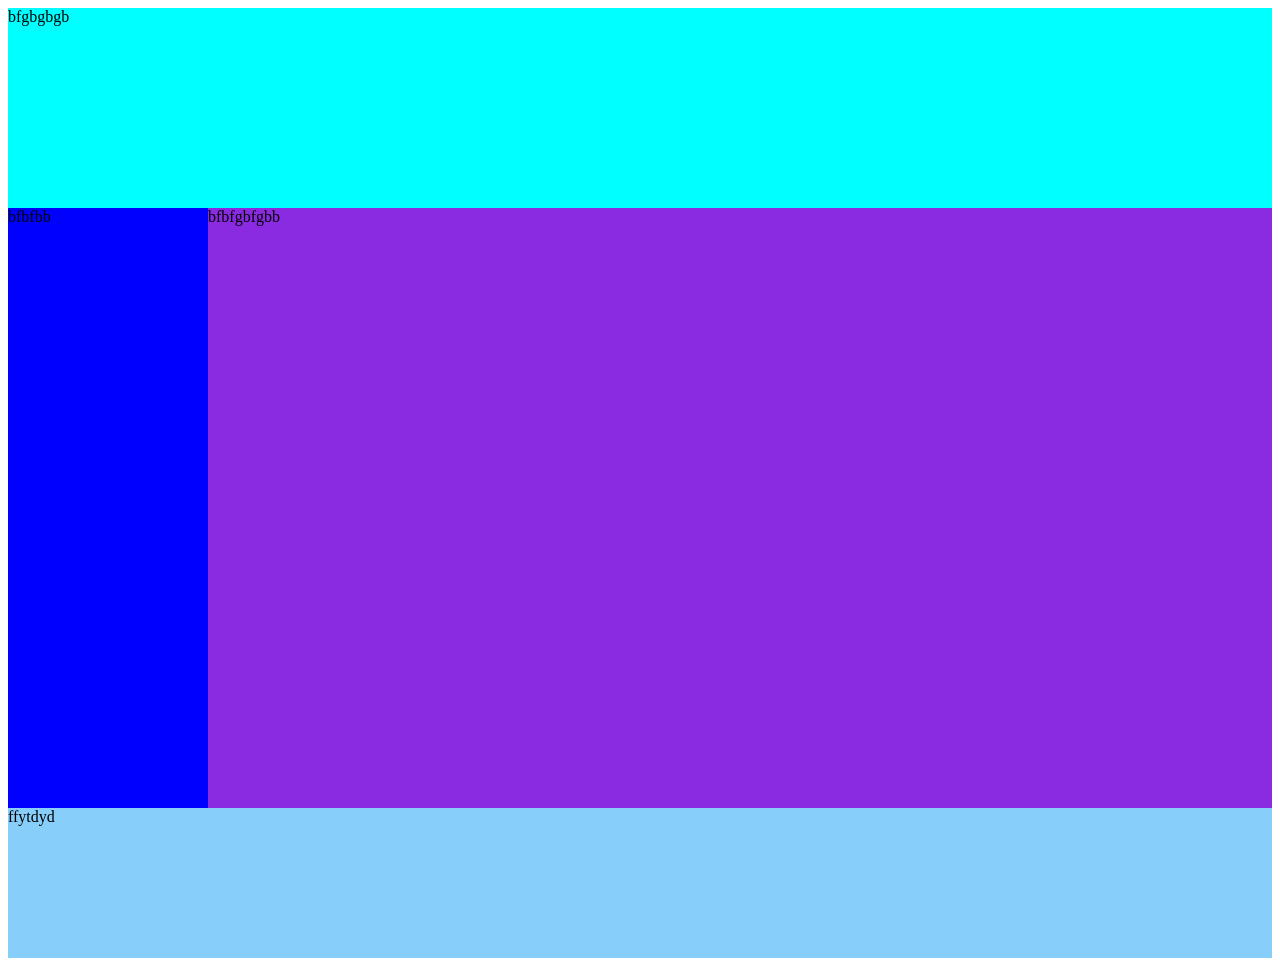
==== index.html @ 4b60d257 "Add files via upload" ====
<!DOCTYPE html>
<html lang="en">
<head>
    <meta charset="UTF-8">
    <meta name="viewport" content="width=device-width, initial-scale=1.0">
    <link rel="stylesheet" href="grid.css">
    <title>Document</title>
</head>
<body>
    <header>
bfgbgbgb
    </header>
    <aside>
bfbfbb
    </aside>
    <main>
bfbfgbfgbb
    </main>
    <footer>
        ffytdyd
    </footer>
</body>
</html>
---- grid.css ----
body{
    display: grid;
    grid-template-areas:
        "cabeca cabeca cabeca"
        "braco corpo corpo"
        "perna perna perna";
    grid-template-rows: 200px 600px 150px;
    grid-template-columns: 200px auto auto;
}

header{
    grid-area: cabeca;
    background-color: aqua;
}

aside{
    grid-area: braco;
    background-color: blue;
}

main{
    grid-area: corpo;
    background-color: blueviolet;
}

footer{
    grid-area: perna;
    background-color: lightskyblue;
}

@media only screen and (max-vidth:850px) {
    body{
        grid-template-areas: 
        "cabeca"
        "braco"
        "corpo"
        "perna";
        grid-template-columns: auto;
        grid-template-rows: 150px 50px 500px 200px;
    }
}
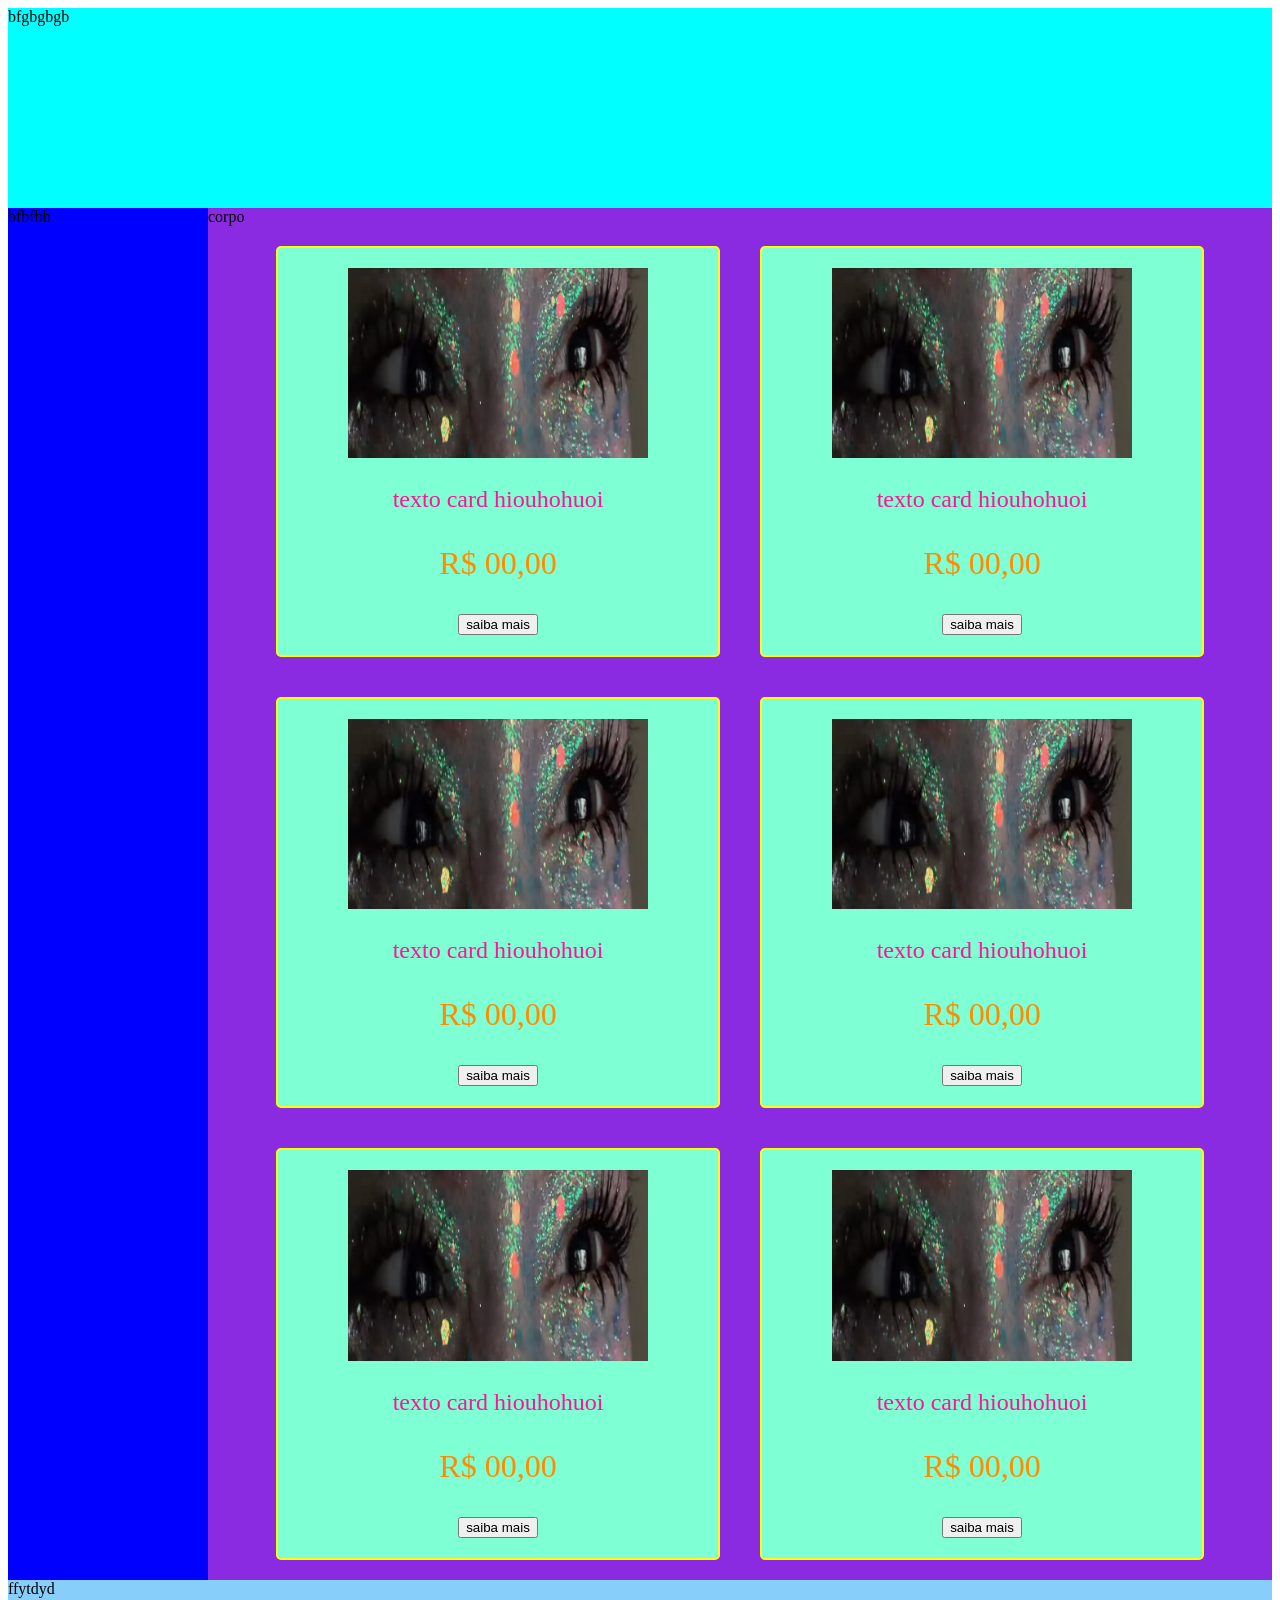
==== commit 16c5e03b: "Add files via upload" ====
--- a/index.html
+++ b/index.html
@@ -13,8 +13,50 @@
     <aside>
 bfbfbb
     </aside>
-    <main>
-bfbfgbfgbb
+    <main> corpo
+<section class="mae">
+    <div class="card">
+    <img src="imagem.jpg" class="img_card" alt="">
+        <p class="texto_card">texto card hiouhohuoi</p>
+        <p class="preco_card">R$ 00,00</p>    
+        <button>saiba mais</button>
+        </div>
+
+        <div class="card">
+    <img src="imagem.jpg" class="img_card" alt="">
+        <p class="texto_card">texto card hiouhohuoi</p>
+        <p class="preco_card">R$ 00,00</p>
+        <button>saiba mais</button>
+        </div>
+
+         <div class="card">
+    <img src="imagem.jpg" class="img_card" alt="">
+        <p class="texto_card">texto card hiouhohuoi</p>
+        <p class="preco_card">R$ 00,00</p>
+        <button>saiba mais</button>
+        </div>
+
+         <div class="card">
+    <img src="imagem.jpg" class="img_card" alt="">
+         <p class="texto_card">texto card hiouhohuoi</p>
+         <p class="preco_card">R$ 00,00</p>
+         <button>saiba mais</button>
+         </div>
+
+         <div class="card">
+    <img src="imagem.jpg" class="img_card" alt="">
+         <p class="texto_card">texto card hiouhohuoi</p>
+         <p class="preco_card">R$ 00,00</p>
+         <button>saiba mais</button>
+         </div>
+
+         <div class="card">
+    <img src="imagem.jpg" class="img_card" alt="">
+         <p class="texto_card">texto card hiouhohuoi</p>
+         <p class="preco_card">R$ 00,00</p>
+         <button>saiba mais</button>
+         </div>
+    </section>
     </main>
     <footer>
         ffytdyd
--- a/grid.css
+++ b/grid.css
@@ -4,7 +4,7 @@
         "cabeca cabeca cabeca"
         "braco corpo corpo"
         "perna perna perna";
-    grid-template-rows: 200px 600px 150px;
+    grid-template-rows: 200px auto 200px;
     grid-template-columns: 200px auto auto;
 }
 
@@ -26,16 +26,51 @@
 footer{
     grid-area: perna;
     background-color: lightskyblue;
+
 }
 
-@media only screen and (max-vidth:850px) {
+@media only screen and (max-width: 850px) {
     body{
         grid-template-areas: 
-        "cabeca"
-        "braco"
-        "corpo"
-        "perna";
+                           "cabeca"
+                           "corpo"
+                           "perna";
         grid-template-columns: auto;
-        grid-template-rows: 150px 50px 500px 200px;
+        grid-template-rows: 150px auto 200px;
     }
+    aside{
+        display: none;
+    }
+}
+
+.mae{
+    display:flex;
+    flex-wrap: wrap;
+    justify-content: center;
+    align-items: center;
+}
+
+.card{
+    border: yellow 2px solid;
+    background-color: aquamarine;
+    width: 400px;
+    padding: 20px;
+    text-align: center;
+    border-radius: 5px;
+    margin: 20px;
+}
+
+.img_card{
+    width: 300px;
+    height: auto;
+}
+
+.texto_card{
+    color: deeppink;
+    font-size: x-large;
+}
+
+.preco_card{
+    color:darkorange;
+    font-size: xx-large;
 }
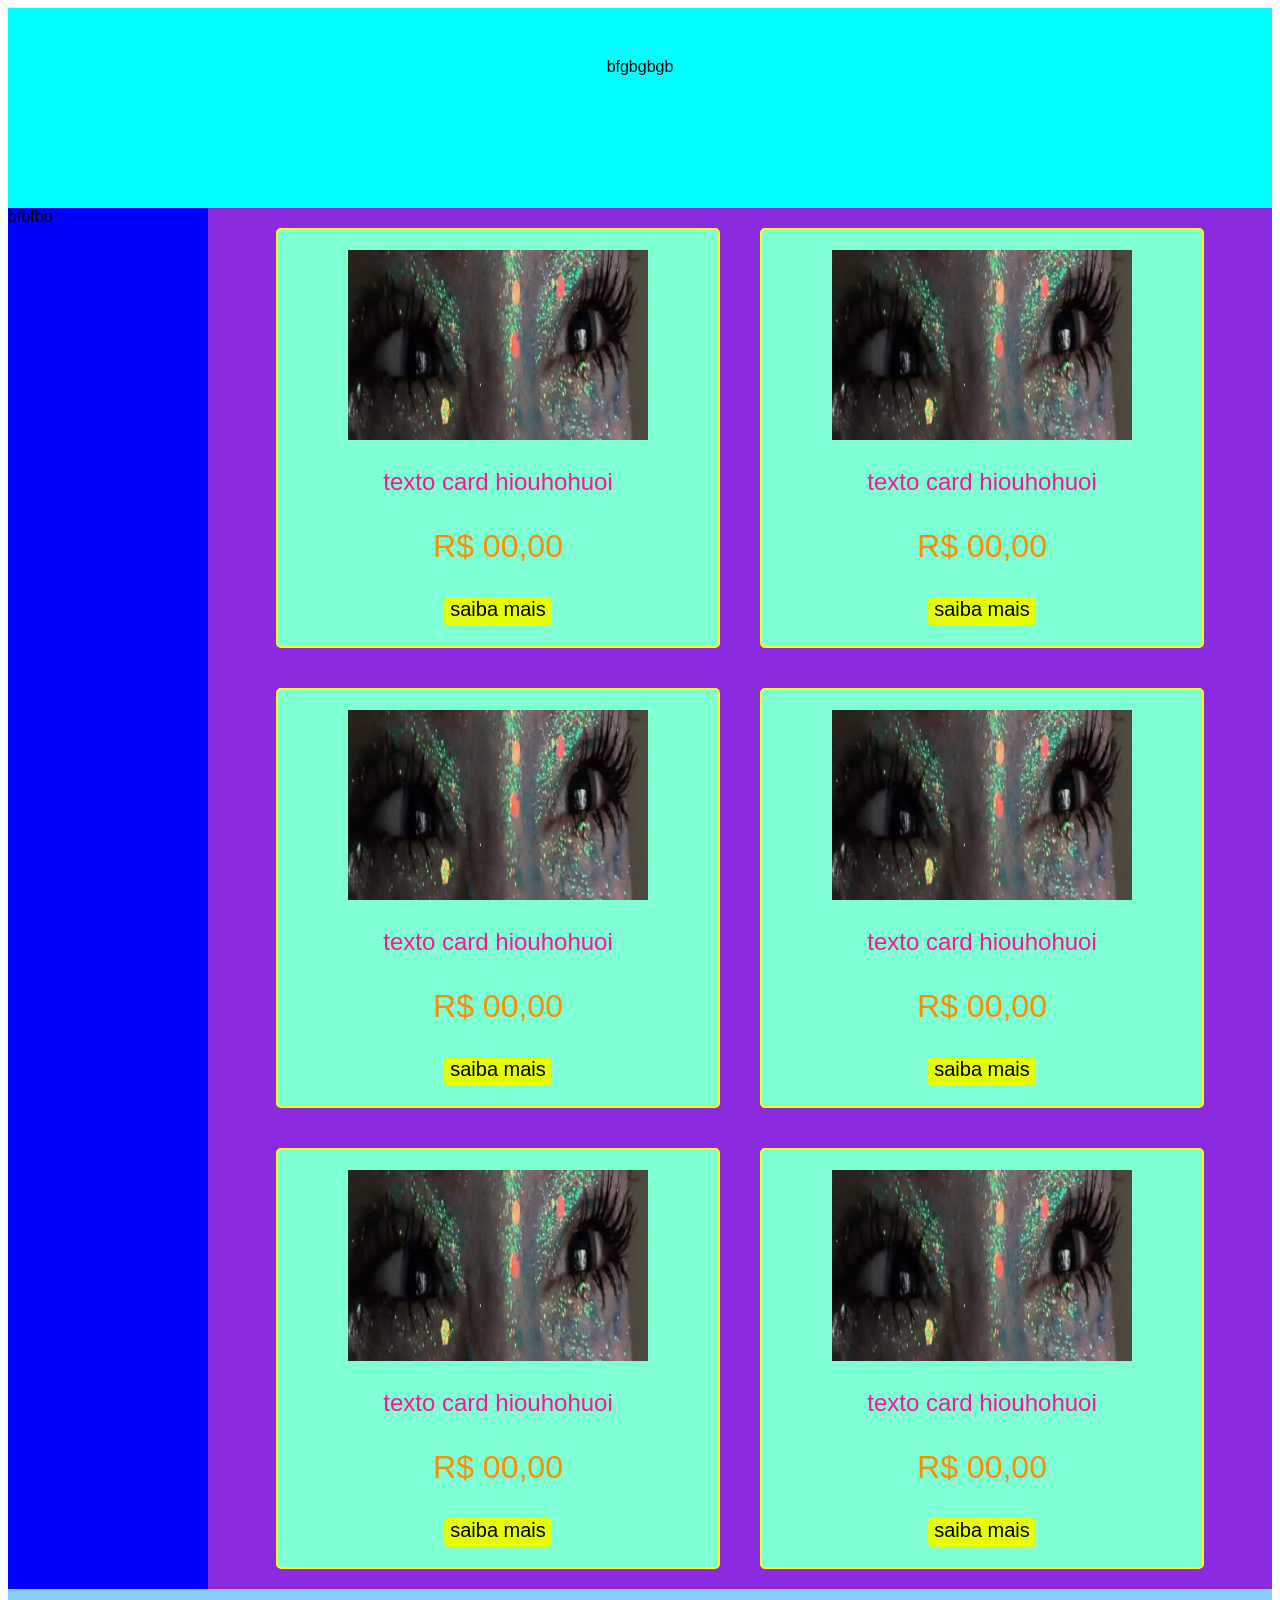
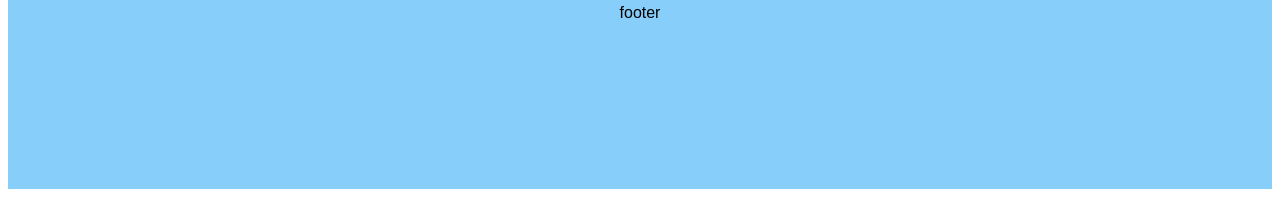
==== commit 004b5a11: "Add files via upload" ====
--- a/index.html
+++ b/index.html
@@ -13,53 +13,53 @@
     <aside>
 bfbfbb
     </aside>
-    <main> corpo
+    <main> 
 <section class="mae">
     <div class="card">
     <img src="imagem.jpg" class="img_card" alt="">
         <p class="texto_card">texto card hiouhohuoi</p>
         <p class="preco_card">R$ 00,00</p>    
-        <button>saiba mais</button>
+        <button  class="button">saiba mais</button>
         </div>
 
         <div class="card">
     <img src="imagem.jpg" class="img_card" alt="">
         <p class="texto_card">texto card hiouhohuoi</p>
         <p class="preco_card">R$ 00,00</p>
-        <button>saiba mais</button>
+        <button  class="button">saiba mais</button>
         </div>
 
          <div class="card">
     <img src="imagem.jpg" class="img_card" alt="">
         <p class="texto_card">texto card hiouhohuoi</p>
         <p class="preco_card">R$ 00,00</p>
-        <button>saiba mais</button>
+        <button  class="button">saiba mais</button>
         </div>
 
          <div class="card">
     <img src="imagem.jpg" class="img_card" alt="">
          <p class="texto_card">texto card hiouhohuoi</p>
          <p class="preco_card">R$ 00,00</p>
-         <button>saiba mais</button>
+         <button  class="button">saiba mais</button>
          </div>
 
          <div class="card">
     <img src="imagem.jpg" class="img_card" alt="">
          <p class="texto_card">texto card hiouhohuoi</p>
          <p class="preco_card">R$ 00,00</p>
-         <button>saiba mais</button>
+         <button  class="button">saiba mais</button>
          </div>
 
          <div class="card">
     <img src="imagem.jpg" class="img_card" alt="">
          <p class="texto_card">texto card hiouhohuoi</p>
          <p class="preco_card">R$ 00,00</p>
-         <button>saiba mais</button>
+         <button class="button">saiba mais</button>
          </div>
     </section>
     </main>
     <footer>
-        ffytdyd
+        footer 
     </footer>
 </body>
 </html>
--- a/grid.css
+++ b/grid.css
@@ -6,11 +6,14 @@
         "perna perna perna";
     grid-template-rows: 200px auto 200px;
     grid-template-columns: 200px auto auto;
+    font-family: sans-serif
 }
 
 header{
     grid-area: cabeca;
     background-color: aqua;
+    text-align: center;
+    padding-top: 50px
 }
 
 aside{
@@ -26,6 +29,8 @@
 footer{
     grid-area: perna;
     background-color: lightskyblue;
+    text-align: center;
+    padding-top: 15px
 
 }
 
@@ -73,4 +78,19 @@
 .preco_card{
     color:darkorange;
     font-size: xx-large;
+}
+
+.button{
+    background-color: rgb(229, 255, 0);
+    border: none;
+    border-radius: 5px;
+    cursor: pointer;
+    transition: background-color 0.3s;
+    font-size: 20px;
+
+    padding-bottom: 5px;
+}
+
+.button:hover {
+    background-color: #ff9900;
 }
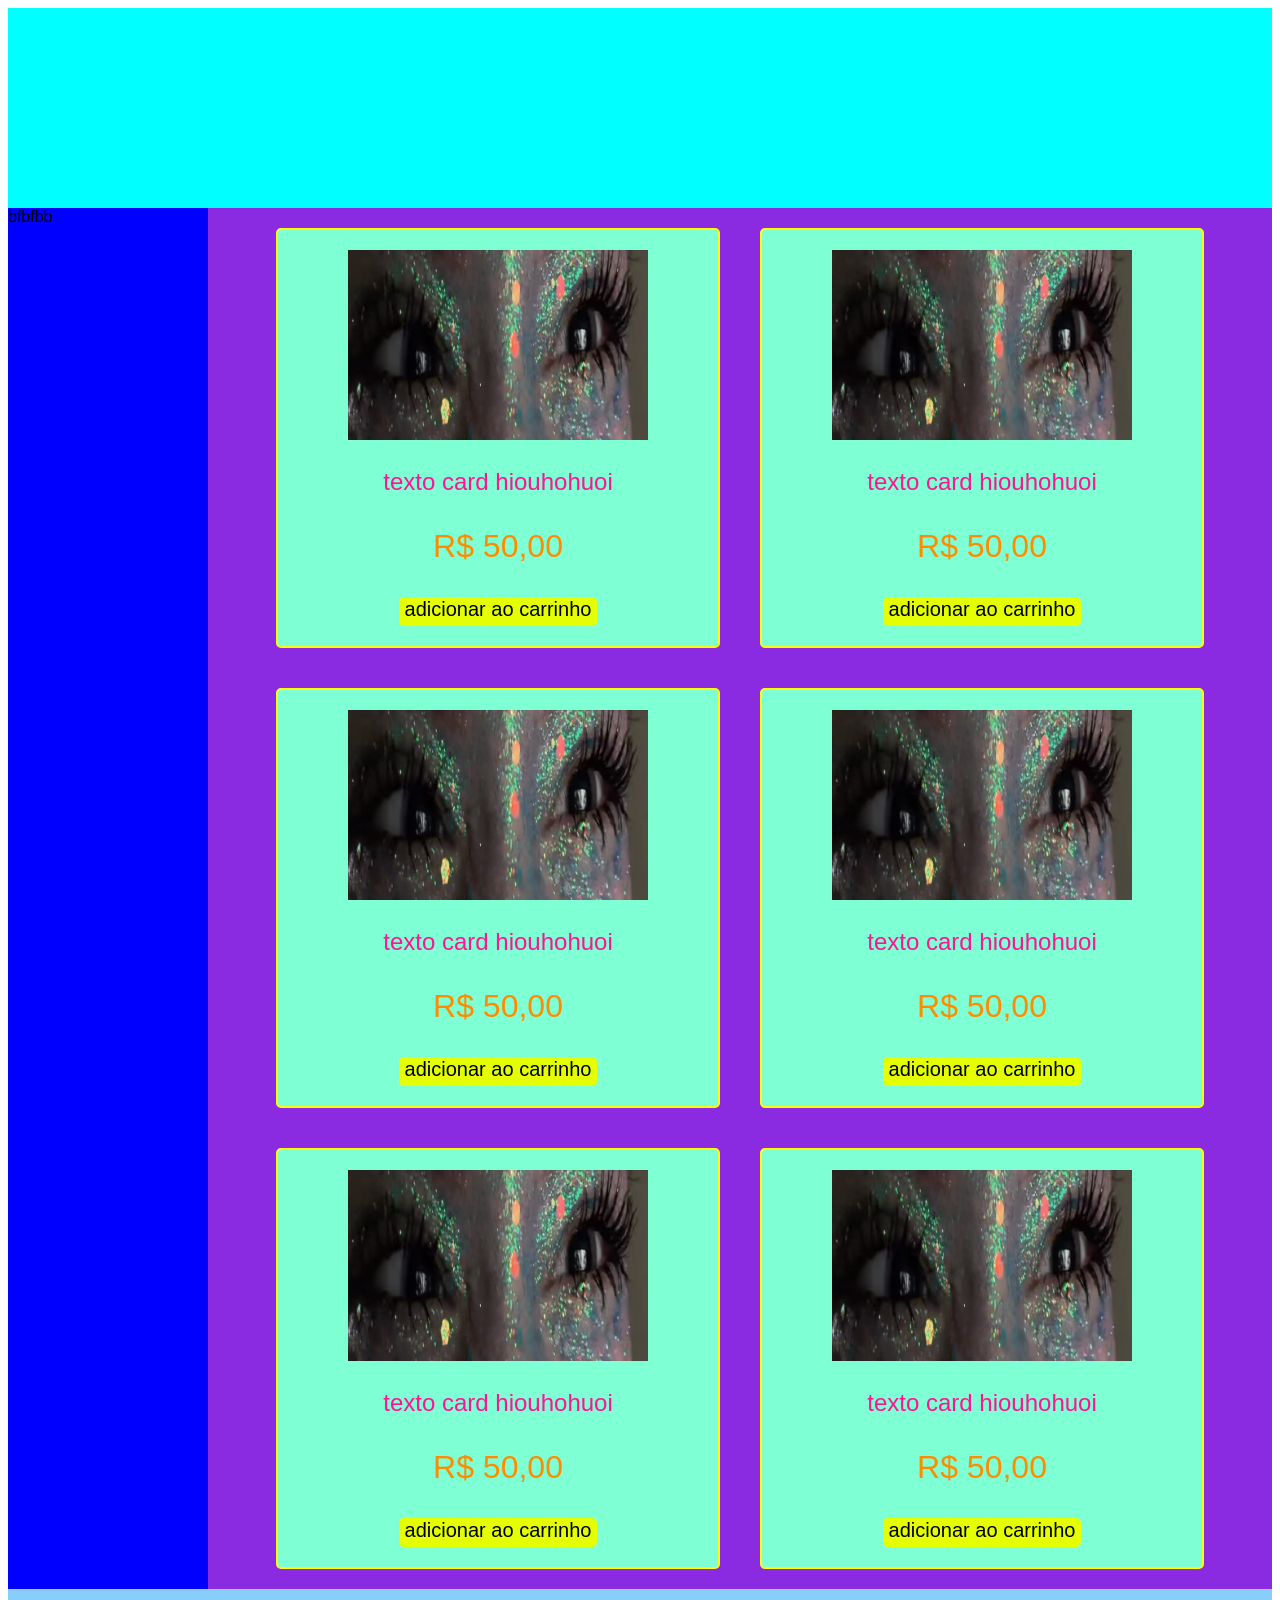
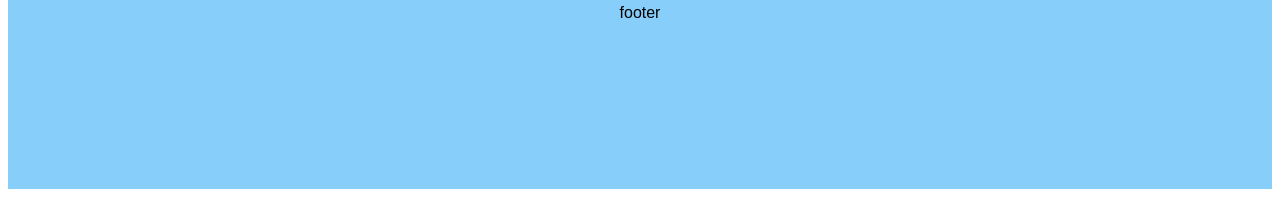
==== commit 954f61ba: "Add files via upload" ====
--- a/index.html
+++ b/index.html
@@ -5,10 +5,13 @@
     <meta name="viewport" content="width=device-width, initial-scale=1.0">
     <link rel="stylesheet" href="grid.css">
     <title>Document</title>
+
+
+    
 </head>
 <body>
     <header>
-bfgbgbgb
+
     </header>
     <aside>
 bfbfbb
@@ -18,43 +21,43 @@
     <div class="card">
     <img src="imagem.jpg" class="img_card" alt="">
         <p class="texto_card">texto card hiouhohuoi</p>
-        <p class="preco_card">R$ 00,00</p>    
-        <button  class="button">saiba mais</button>
+        <p class="preco_card">R$ 50,00</p>    
+        <button  class="button">adicionar ao carrinho</button>
         </div>
 
         <div class="card">
     <img src="imagem.jpg" class="img_card" alt="">
         <p class="texto_card">texto card hiouhohuoi</p>
-        <p class="preco_card">R$ 00,00</p>
-        <button  class="button">saiba mais</button>
+        <p class="preco_card">R$ 50,00</p>
+        <button  class="button">adicionar ao carrinho</button>
         </div>
 
          <div class="card">
     <img src="imagem.jpg" class="img_card" alt="">
         <p class="texto_card">texto card hiouhohuoi</p>
-        <p class="preco_card">R$ 00,00</p>
-        <button  class="button">saiba mais</button>
+        <p class="preco_card">R$ 50,00</p>
+        <button  class="button">adicionar ao carrinho</button>
         </div>
 
          <div class="card">
     <img src="imagem.jpg" class="img_card" alt="">
          <p class="texto_card">texto card hiouhohuoi</p>
-         <p class="preco_card">R$ 00,00</p>
-         <button  class="button">saiba mais</button>
+         <p class="preco_card">R$ 50,00</p>
+         <button  class="button">adicionar ao carrinho</button>
          </div>
 
          <div class="card">
     <img src="imagem.jpg" class="img_card" alt="">
          <p class="texto_card">texto card hiouhohuoi</p>
-         <p class="preco_card">R$ 00,00</p>
-         <button  class="button">saiba mais</button>
+         <p class="preco_card">R$ 50,00</p>
+         <button  class="button">adicionar ao carrinho</button>
          </div>
 
          <div class="card">
     <img src="imagem.jpg" class="img_card" alt="">
          <p class="texto_card">texto card hiouhohuoi</p>
-         <p class="preco_card">R$ 00,00</p>
-         <button class="button">saiba mais</button>
+         <p class="preco_card">R$ 50,00</p>
+         <button class="button">adicionar ao carrinho</button>
          </div>
     </section>
     </main>
@@ -62,4 +65,5 @@
         footer 
     </footer>
 </body>
-</html>+</html>
+
--- a/grid.css
+++ b/grid.css
@@ -1,3 +1,5 @@
+
+
 body{
     display: grid;
     grid-template-areas:
@@ -15,6 +17,7 @@
     text-align: center;
     padding-top: 50px
 }
+
 
 aside{
     grid-area: braco;
@@ -93,4 +96,5 @@
 
 .button:hover {
     background-color: #ff9900;
-}+}
+
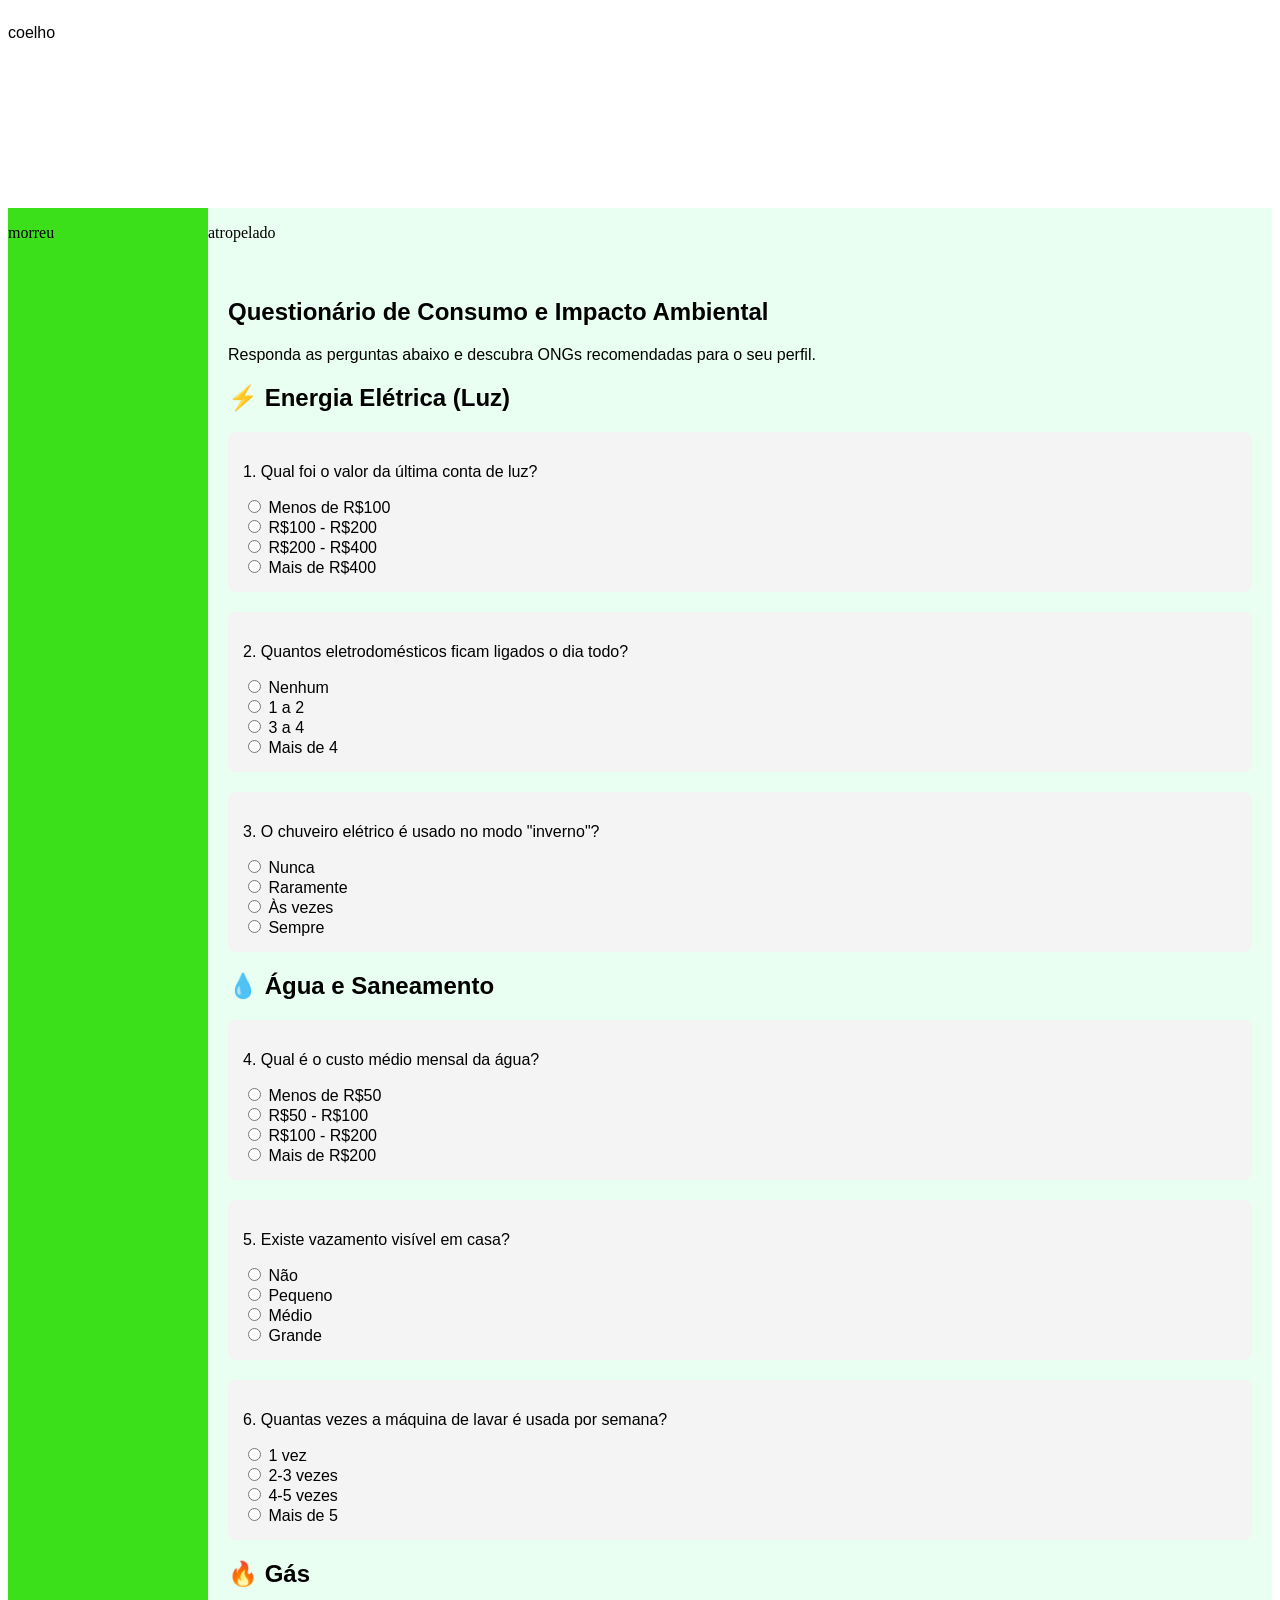
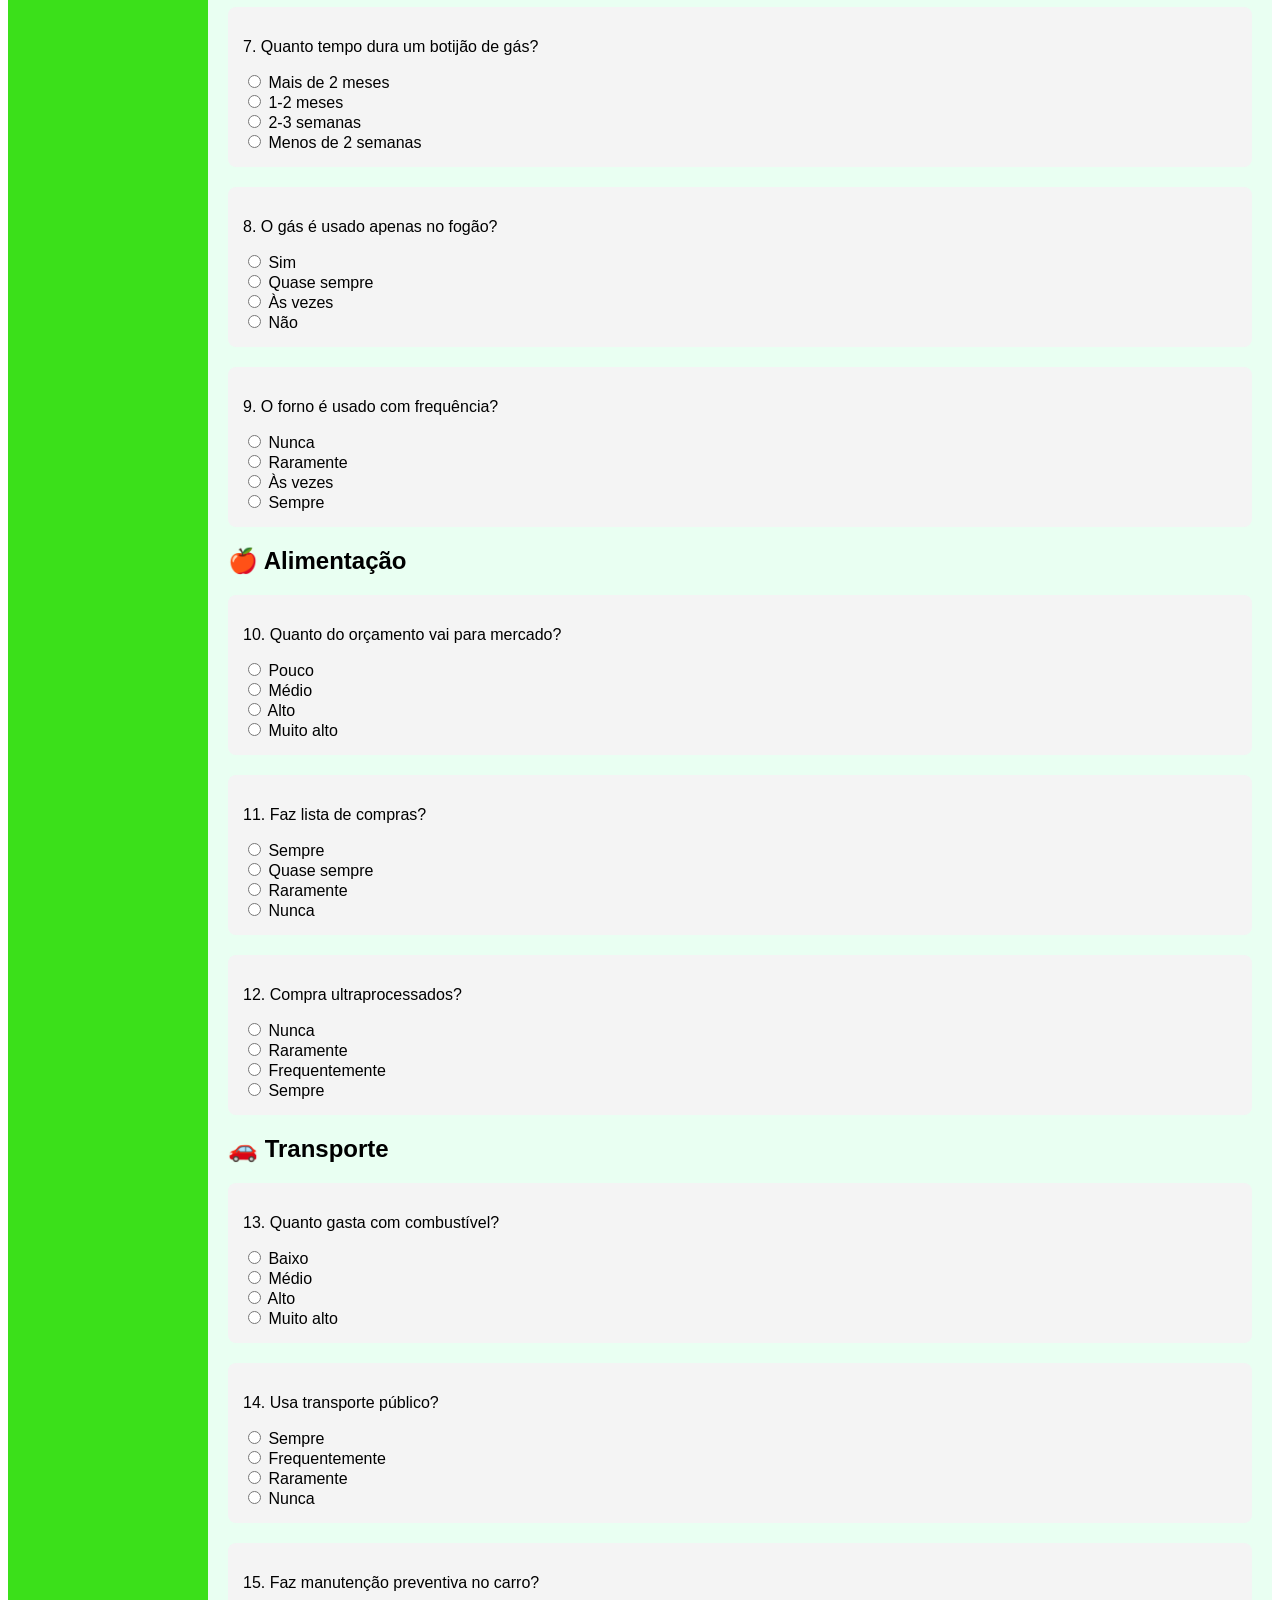
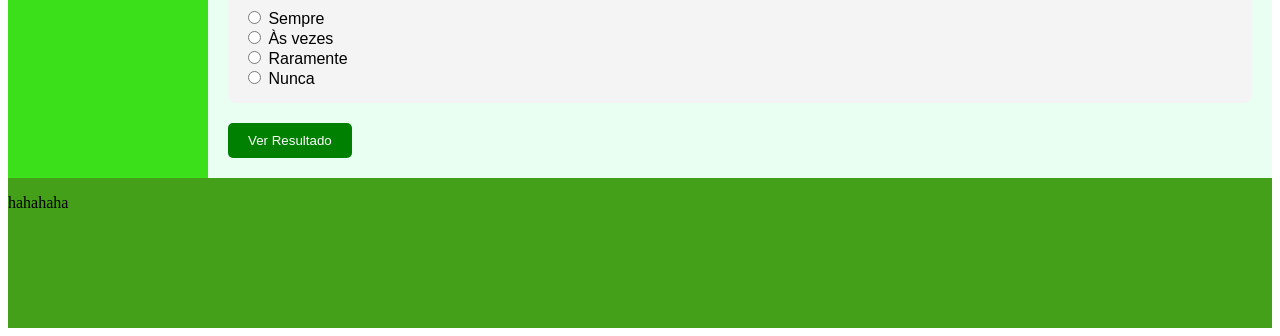
==== commit 8e140bfe: "Add files via upload" ====
--- a/index.html
+++ b/index.html
@@ -1,69 +1,204 @@
 <!DOCTYPE html>
-<html lang="en">
+<html lang="pt-br">
 <head>
     <meta charset="UTF-8">
     <meta name="viewport" content="width=device-width, initial-scale=1.0">
     <link rel="stylesheet" href="grid.css">
-    <title>Document</title>
-
-
-    
+    <title>fofo</title>
 </head>
 <body>
     <header>
-
+        <p>coelho</p>
     </header>
+
     <aside>
-bfbfbb
+        <p>morreu</p>
     </aside>
-    <main> 
-<section class="mae">
-    <div class="card">
-    <img src="imagem.jpg" class="img_card" alt="">
-        <p class="texto_card">texto card hiouhohuoi</p>
-        <p class="preco_card">R$ 50,00</p>    
-        <button  class="button">adicionar ao carrinho</button>
-        </div>
-
-        <div class="card">
-    <img src="imagem.jpg" class="img_card" alt="">
-        <p class="texto_card">texto card hiouhohuoi</p>
-        <p class="preco_card">R$ 50,00</p>
-        <button  class="button">adicionar ao carrinho</button>
-        </div>
-
-         <div class="card">
-    <img src="imagem.jpg" class="img_card" alt="">
-        <p class="texto_card">texto card hiouhohuoi</p>
-        <p class="preco_card">R$ 50,00</p>
-        <button  class="button">adicionar ao carrinho</button>
-        </div>
-
-         <div class="card">
-    <img src="imagem.jpg" class="img_card" alt="">
-         <p class="texto_card">texto card hiouhohuoi</p>
-         <p class="preco_card">R$ 50,00</p>
-         <button  class="button">adicionar ao carrinho</button>
-         </div>
-
-         <div class="card">
-    <img src="imagem.jpg" class="img_card" alt="">
-         <p class="texto_card">texto card hiouhohuoi</p>
-         <p class="preco_card">R$ 50,00</p>
-         <button  class="button">adicionar ao carrinho</button>
-         </div>
-
-         <div class="card">
-    <img src="imagem.jpg" class="img_card" alt="">
-         <p class="texto_card">texto card hiouhohuoi</p>
-         <p class="preco_card">R$ 50,00</p>
-         <button class="button">adicionar ao carrinho</button>
-         </div>
-    </section>
+
+    <main>
+        <p>atropelado</p>
+        <section class="quiz-container">
+
+    <h1>Questionário de Consumo e Impacto Ambiental</h1>
+    <p>Responda as perguntas abaixo e descubra ONGs recomendadas para o seu perfil.</p>
+
+    <!-- PERGUNTAS -->
+    <div id="quiz">
+
+        <!-- LUZ -->
+        <h2>⚡ Energia Elétrica (Luz)</h2>
+
+        <div class="pergunta">
+            <p>1. Qual foi o valor da última conta de luz?</p>
+            <label><input type="radio" name="q1" value="a"> Menos de R$100</label><br>
+            <label><input type="radio" name="q1" value="b"> R$100 - R$200</label><br>
+            <label><input type="radio" name="q1" value="c"> R$200 - R$400</label><br>
+            <label><input type="radio" name="q1" value="d"> Mais de R$400</label>
+        </div>
+
+        <div class="pergunta">
+            <p>2. Quantos eletrodomésticos ficam ligados o dia todo?</p>
+            <label><input type="radio" name="q2" value="a"> Nenhum</label><br>
+            <label><input type="radio" name="q2" value="b"> 1 a 2</label><br>
+            <label><input type="radio" name="q2" value="c"> 3 a 4</label><br>
+            <label><input type="radio" name="q2" value="d"> Mais de 4</label>
+        </div>
+
+        <div class="pergunta">
+            <p>3. O chuveiro elétrico é usado no modo "inverno"?</p>
+            <label><input type="radio" name="q3" value="a"> Nunca</label><br>
+            <label><input type="radio" name="q3" value="b"> Raramente</label><br>
+            <label><input type="radio" name="q3" value="c"> Às vezes</label><br>
+            <label><input type="radio" name="q3" value="d"> Sempre</label>
+        </div>
+
+        <!-- ÁGUA -->
+        <h2>💧 Água e Saneamento</h2>
+
+        <div class="pergunta">
+            <p>4. Qual é o custo médio mensal da água?</p>
+            <label><input type="radio" name="q4" value="a"> Menos de R$50</label><br>
+            <label><input type="radio" name="q4" value="b"> R$50 - R$100</label><br>
+            <label><input type="radio" name="q4" value="c"> R$100 - R$200</label><br>
+            <label><input type="radio" name="q4" value="d"> Mais de R$200</label>
+        </div>
+
+        <div class="pergunta">
+            <p>5. Existe vazamento visível em casa?</p>
+            <label><input type="radio" name="q5" value="a"> Não</label><br>
+            <label><input type="radio" name="q5" value="b"> Pequeno</label><br>
+            <label><input type="radio" name="q5" value="c"> Médio</label><br>
+            <label><input type="radio" name="q5" value="d"> Grande</label>
+        </div>
+
+        <div class="pergunta">
+            <p>6. Quantas vezes a máquina de lavar é usada por semana?</p>
+            <label><input type="radio" name="q6" value="a"> 1 vez</label><br>
+            <label><input type="radio" name="q6" value="b"> 2-3 vezes</label><br>
+            <label><input type="radio" name="q6" value="c"> 4-5 vezes</label><br>
+            <label><input type="radio" name="q6" value="d"> Mais de 5</label>
+        </div>
+
+        <!-- GÁS -->
+        <h2>🔥 Gás</h2>
+
+        <div class="pergunta">
+            <p>7. Quanto tempo dura um botijão de gás?</p>
+            <label><input type="radio" name="q7" value="a"> Mais de 2 meses</label><br>
+            <label><input type="radio" name="q7" value="b"> 1-2 meses</label><br>
+            <label><input type="radio" name="q7" value="c"> 2-3 semanas</label><br>
+            <label><input type="radio" name="q7" value="d"> Menos de 2 semanas</label>
+        </div>
+
+        <div class="pergunta">
+            <p>8. O gás é usado apenas no fogão?</p>
+            <label><input type="radio" name="q8" value="a"> Sim</label><br>
+            <label><input type="radio" name="q8" value="b"> Quase sempre</label><br>
+            <label><input type="radio" name="q8" value="c"> Às vezes</label><br>
+            <label><input type="radio" name="q8" value="d"> Não</label>
+        </div>
+
+        <div class="pergunta">
+            <p>9. O forno é usado com frequência?</p>
+            <label><input type="radio" name="q9" value="a"> Nunca</label><br>
+            <label><input type="radio" name="q9" value="b"> Raramente</label><br>
+            <label><input type="radio" name="q9" value="c"> Às vezes</label><br>
+            <label><input type="radio" name="q9" value="d"> Sempre</label>
+        </div>
+
+        <!-- ALIMENTAÇÃO -->
+        <h2>🍎 Alimentação</h2>
+
+        <div class="pergunta">
+            <p>10. Quanto do orçamento vai para mercado?</p>
+            <label><input type="radio" name="q10" value="a"> Pouco</label><br>
+            <label><input type="radio" name="q10" value="b"> Médio</label><br>
+            <label><input type="radio" name="q10" value="c"> Alto</label><br>
+            <label><input type="radio" name="q10" value="d"> Muito alto</label>
+        </div>
+
+        <div class="pergunta">
+            <p>11. Faz lista de compras?</p>
+            <label><input type="radio" name="q11" value="a"> Sempre</label><br>
+            <label><input type="radio" name="q11" value="b"> Quase sempre</label><br>
+            <label><input type="radio" name="q11" value="c"> Raramente</label><br>
+            <label><input type="radio" name="q11" value="d"> Nunca</label>
+        </div>
+
+        <div class="pergunta">
+            <p>12. Compra ultraprocessados?</p>
+            <label><input type="radio" name="q12" value="a"> Nunca</label><br>
+            <label><input type="radio" name="q12" value="b"> Raramente</label><br>
+            <label><input type="radio" name="q12" value="c"> Frequentemente</label><br>
+            <label><input type="radio" name="q12" value="d"> Sempre</label>
+        </div>
+
+        <!-- TRANSPORTE -->
+        <h2>🚗 Transporte</h2>
+
+        <div class="pergunta">
+            <p>13. Quanto gasta com combustível?</p>
+            <label><input type="radio" name="q13" value="a"> Baixo</label><br>
+            <label><input type="radio" name="q13" value="b"> Médio</label><br>
+            <label><input type="radio" name="q13" value="c"> Alto</label><br>
+            <label><input type="radio" name="q13" value="d"> Muito alto</label>
+        </div>
+
+        <div class="pergunta">
+            <p>14. Usa transporte público?</p>
+            <label><input type="radio" name="q14" value="a"> Sempre</label><br>
+            <label><input type="radio" name="q14" value="b"> Frequentemente</label><br>
+            <label><input type="radio" name="q14" value="c"> Raramente</label><br>
+            <label><input type="radio" name="q14" value="d"> Nunca</label>
+        </div>
+
+        <div class="pergunta">
+            <p>15. Faz manutenção preventiva no carro?</p>
+            <label><input type="radio" name="q15" value="a"> Sempre</label><br>
+            <label><input type="radio" name="q15" value="b"> Às vezes</label><br>
+            <label><input type="radio" name="q15" value="c"> Raramente</label><br>
+            <label><input type="radio" name="q15" value="d"> Nunca</label>
+        </div>
+
+        <button onclick="mostrarResultado()">Ver Resultado</button>
+    </div>
+</section>
+
+<section id="resultado" style="display:none;" class="resultado-container">
+
+    <h1>Resultado do seu perfil</h1>
+
+    <div id="ongs"></div>
+
+    <h2>Planos de contribuição</h2>
+
+    <div class="planos">
+        <p>🌱 Semente - R$ 10/mês</p>
+        <p>🌿 Árvore - R$ 25/mês</p>
+        <p>🌳 Floresta - R$ 50/mês</p>
+    </div>
+
+    <p class="aviso">
+        Este projeto foi desenvolvido para fins educacionais.
+        As contribuições são uma simulação de funcionamento de uma plataforma ambiental.
+    </p>
+
+    <button onclick="refazer()">Refazer Quiz</button>
+
+</section>
+        
+
+        
+
+        
     </main>
+
     <footer>
-        footer 
+        <p> hahahaha</p>
     </footer>
+
+    <script src="quiz.js"></script>
+
+    
 </body>
-</html>
-
+</html>
--- a/grid.css
+++ b/grid.css
@@ -1,100 +1,146 @@
-
-
-body{
-    display: grid;
-    grid-template-areas:
-        "cabeca cabeca cabeca"
-        "braco corpo corpo"
-        "perna perna perna";
-    grid-template-rows: 200px auto 200px;
+body {
+     display: grid;
+     grid-template-areas: "cabeca cabeca cabeca"
+     "braco corpo corpo"
+     "perna perna perna";
+    grid-template-rows: 200px auto 150px;
     grid-template-columns: 200px auto auto;
-    font-family: sans-serif
+}
+header{
+    grid-area: cabeca;
+    background-color: rgb(255, 255, 255);
+    font-family: Arial, Helvetica, sans-serif;
 }
 
-header{
-    grid-area: cabeca;
-    background-color: aqua;
+#header-container {
+    display: grid;
+    grid-template-columns: 200px 1fr 200px;
+    grid-template-areas: "logo titulo nada";
+}
+
+.header-text {
+    grid-area: titulo;
+    font-family: Arial, Helvetica, sans-serif;
     text-align: center;
-    padding-top: 50px
+    white-space: nowrap;
+}
+
+.logo {
+    grid-area: logo;
+    height: 200px;
+    width: auto;
+}
+
+header h1 {
+    font-size: xx-large;
+    margin-top: 50px;
+}
+
+header h2 {
+    font-size: x-large;
+    margin: 85px;
 }
 
 
 aside{
     grid-area: braco;
-    background-color: blue;
+    background-color: rgb(59, 224, 26);
 }
-
 main{
     grid-area: corpo;
-    background-color: blueviolet;
+    background-color: rgba(232, 255, 242, 0.945);
 }
-
 footer{
     grid-area: perna;
-    background-color: lightskyblue;
-    text-align: center;
-    padding-top: 15px
+    background-color: rgb(67, 160, 24);
 
 }
 
-@media only screen and (max-width: 850px) {
-    body{
-        grid-template-areas: 
-                           "cabeca"
-                           "corpo"
-                           "perna";
-        grid-template-columns: auto;
-        grid-template-rows: 150px auto 200px;
-    }
-    aside{
-        display: none;
-    }
+.img_card{
+    width: 300px;
+    height: auto;
+}
+.texto_card{
+    color: rgb(34, 96, 178);
+    font-size: x-large;
+}
+.preco_card{
+    color: darkred;
+    font-size: xx-large;
 }
 
 .mae{
-    display:flex;
+    display: flex;
     flex-wrap: wrap;
     justify-content: center;
     align-items: center;
 }
 
 .card{
-    border: yellow 2px solid;
-    background-color: aquamarine;
+    border-color: darkred 2px solid;
+    background-color: rgb(251, 251, 255);
     width: 400px;
     padding: 20px;
     text-align: center;
-    border-radius: 5px;
+    border-radius: 15px;
     margin: 20px;
 }
 
-.img_card{
-    width: 300px;
-    height: auto;
+@media only screen and(max-width){
+    body{
+        grid-area: "cabeca"
+                    "corpo"
+                    "perna";
+        grid-template-columns: auto;   
+        grid-template-rows: 150px 50px 500px 200px;         
+    }
 }
 
-.texto_card{
-    color: deeppink;
-    font-size: x-large;
+@media only screen and  ( max-width: 800px) {
+    body {
+        grid-template-areas: "cabeca"
+                             "corpo"
+                             "perna";
+        grid-template-columns: auto;
+        grid-template-rows: 200px auto 200px;
+    }
+    aside {
+        display: none;
+    }
 }
 
-.preco_card{
-    color:darkorange;
-    font-size: xx-large;
+.quiz-container {
+    padding: 20px;
+    font-family: Arial, sans-serif;
 }
 
-.button{
-    background-color: rgb(229, 255, 0);
-    border: none;
-    border-radius: 5px;
-    cursor: pointer;
-    transition: background-color 0.3s;
-    font-size: 20px;
-
-    padding-bottom: 5px;
+.pergunta {
+    margin-bottom: 20px;
+    padding: 15px;
+    border-radius: 8px;
+    background: #f4f4f4;
 }
 
-.button:hover {
-    background-color: #ff9900;
+button {
+    padding: 10px 20px;
+    background: green;
+    color: white;
+    border: none;
+    cursor: pointer;
+    border-radius: 5px;
 }
 
+.resultado-container {
+    padding: 20px;
+    font-family: Arial;
+}
+
+.planos {
+    margin-top: 20px;
+}
+
+.aviso {
+    margin-top: 20px;
+    font-size: 12px;
+    color: gray;
+}
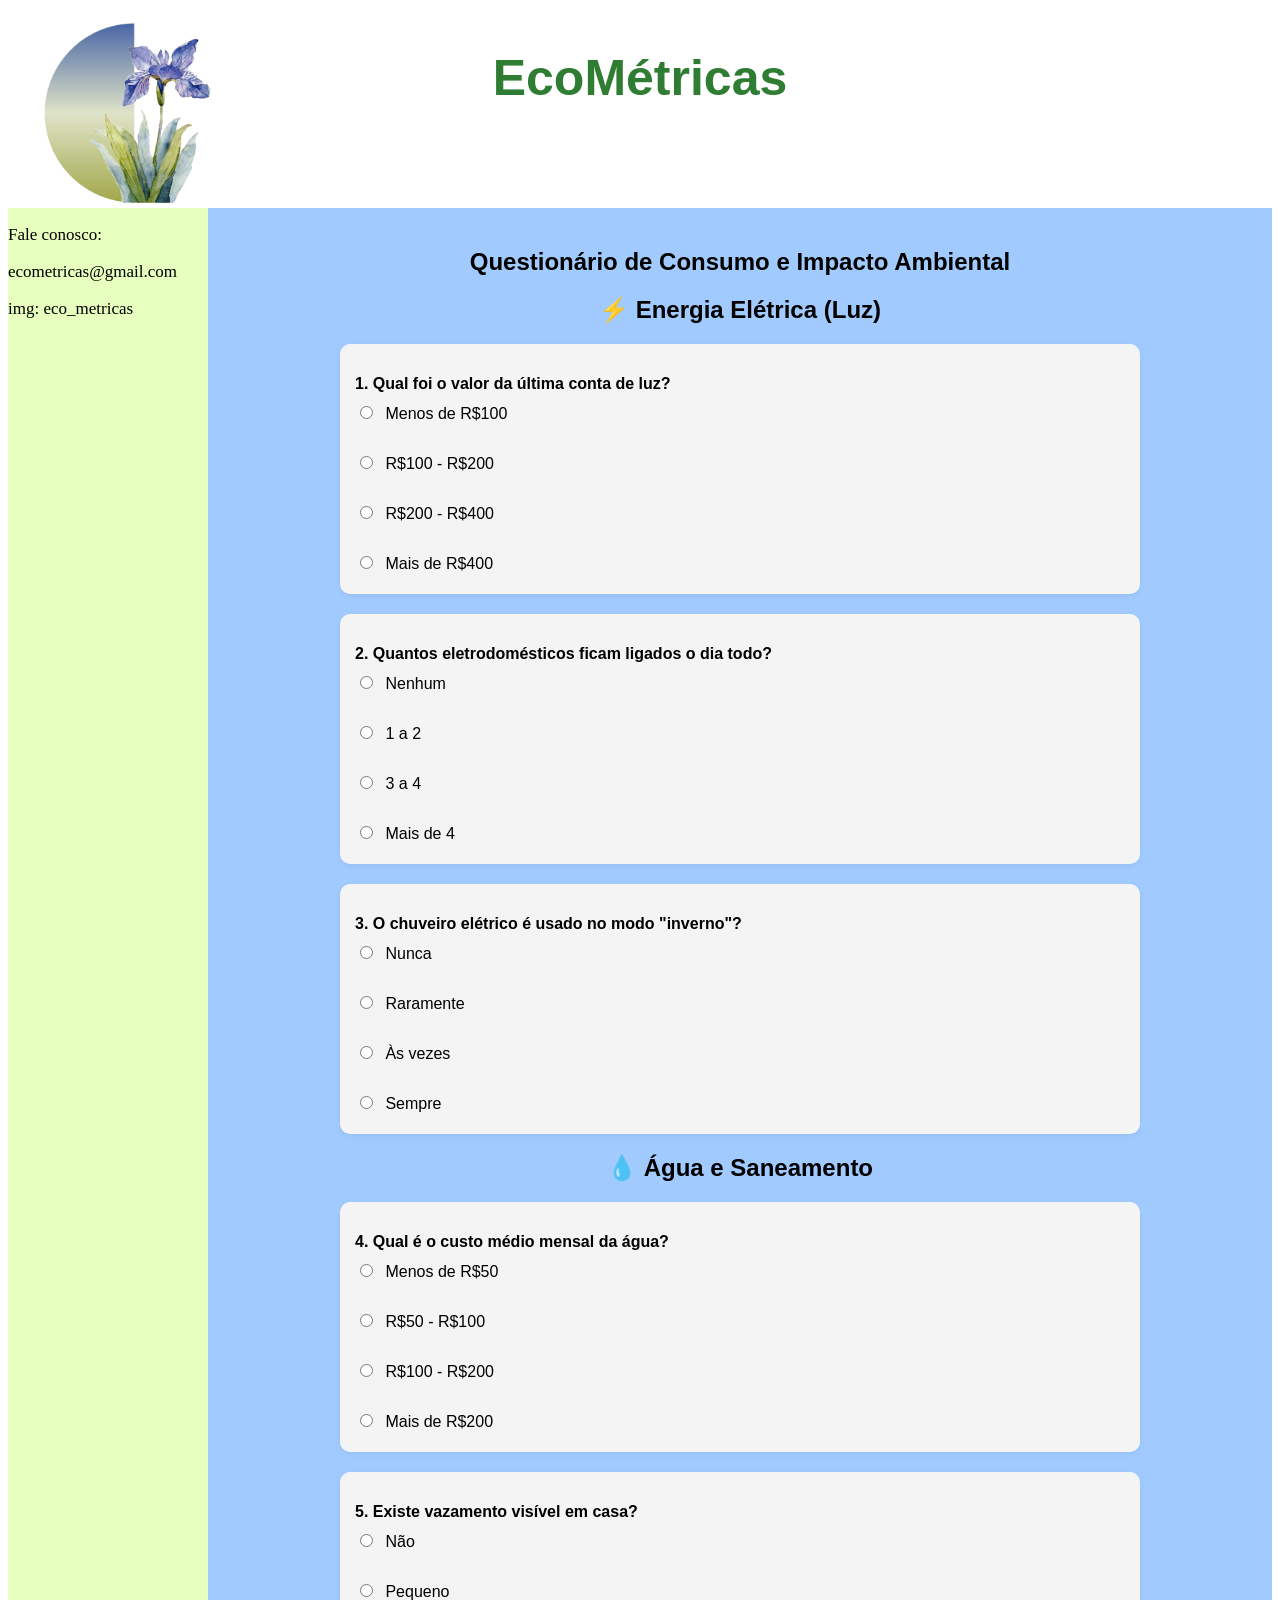
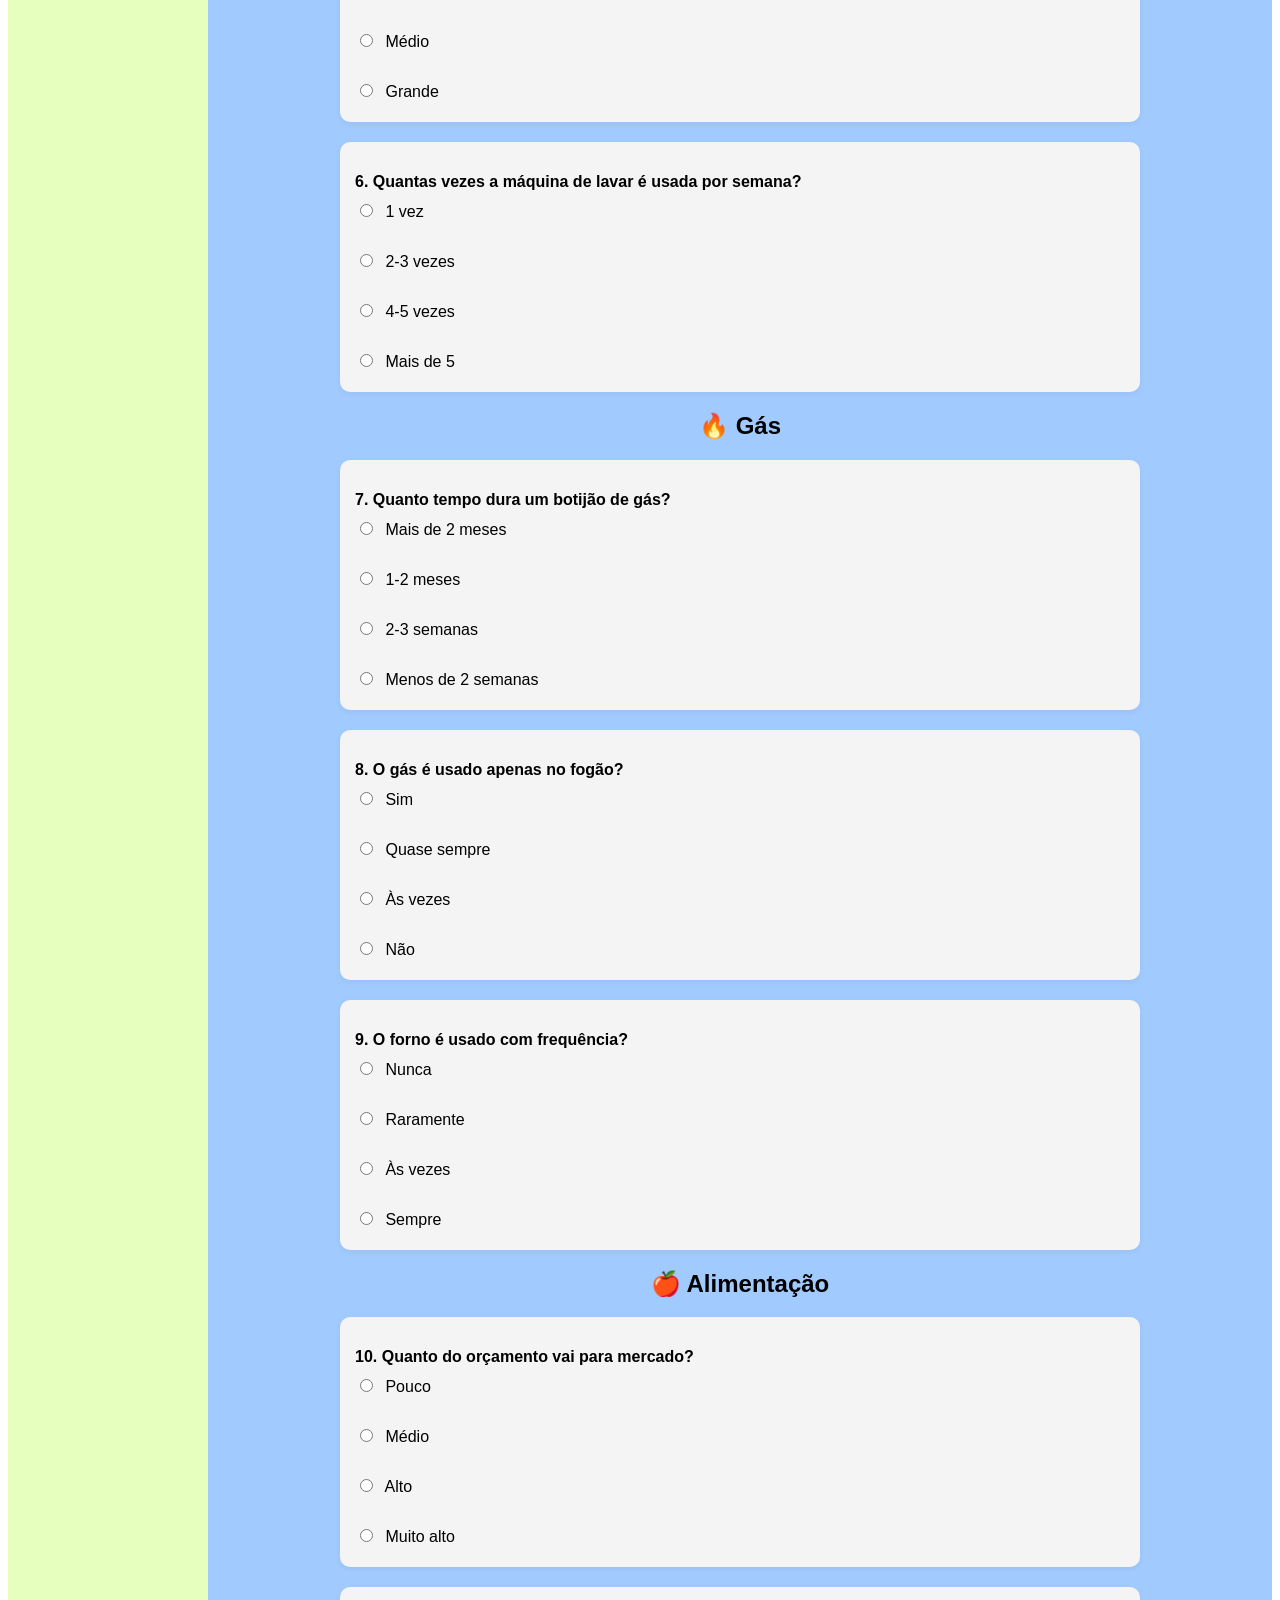
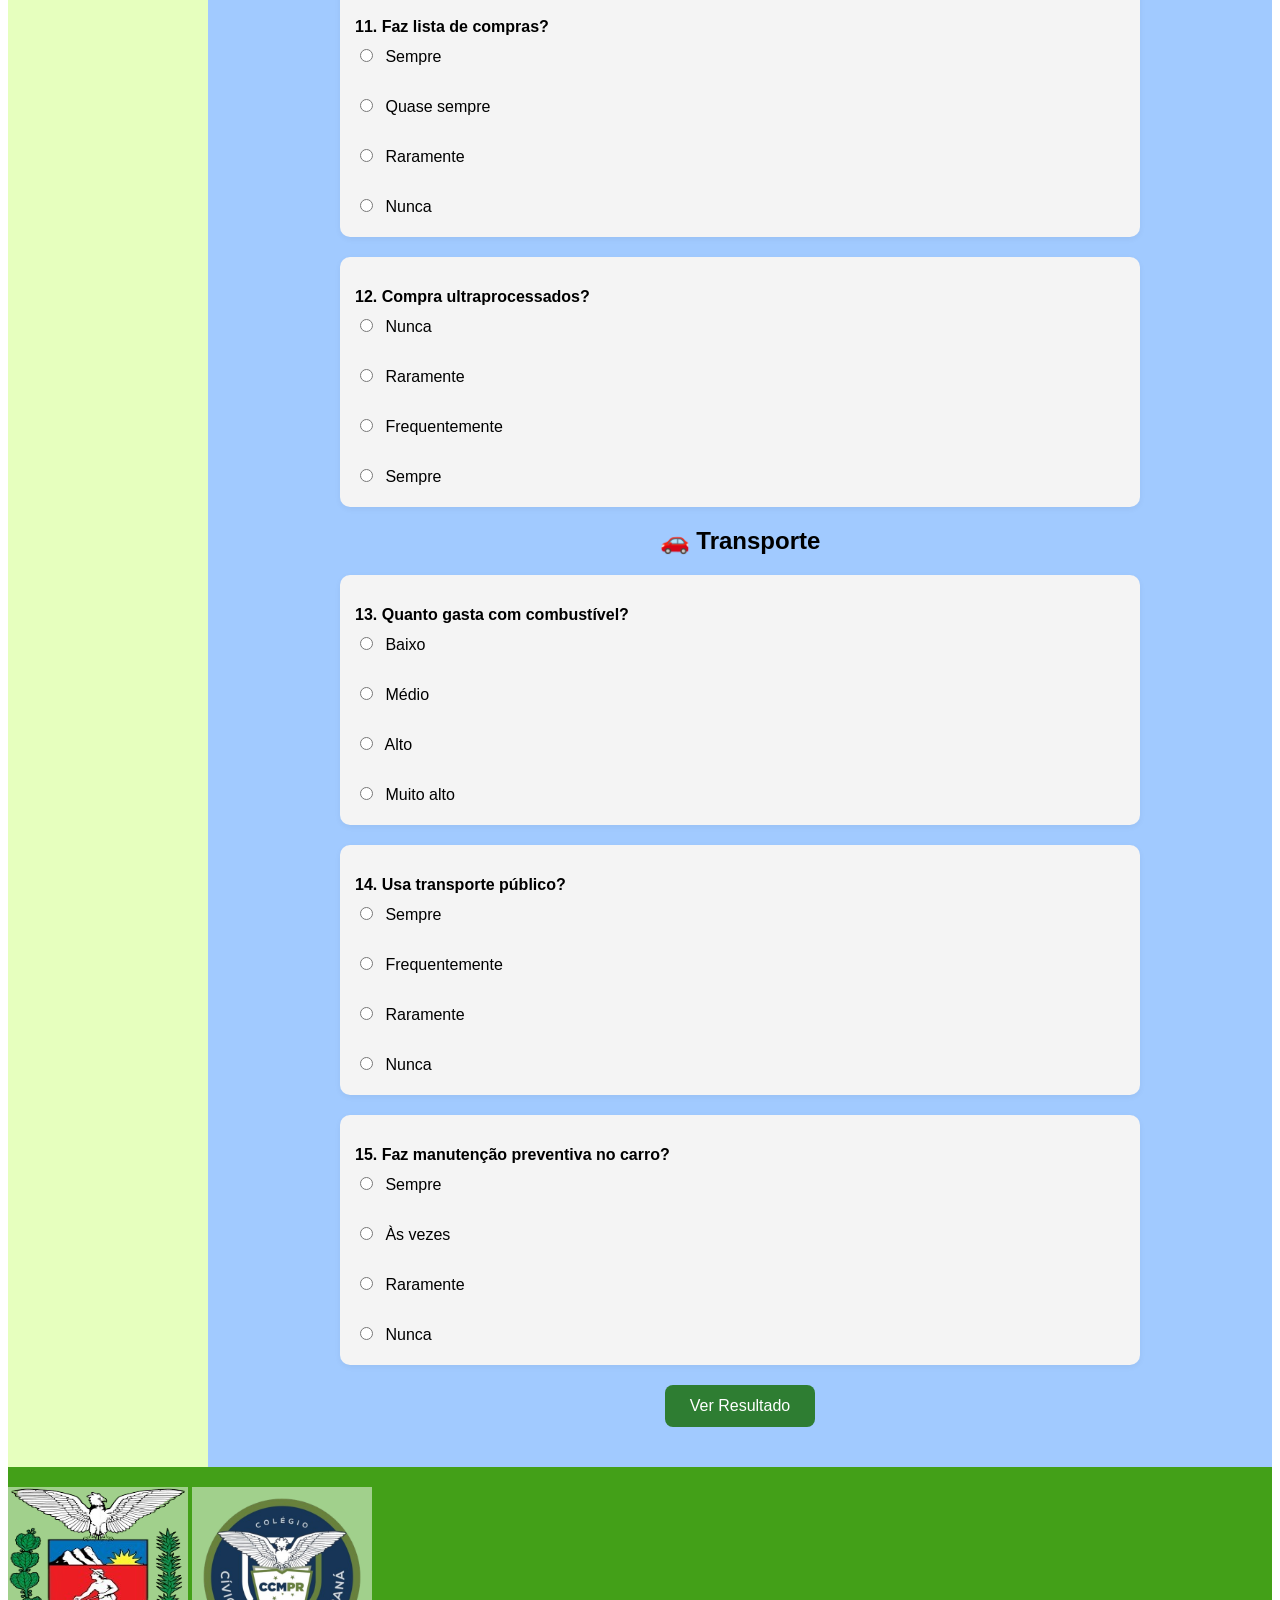
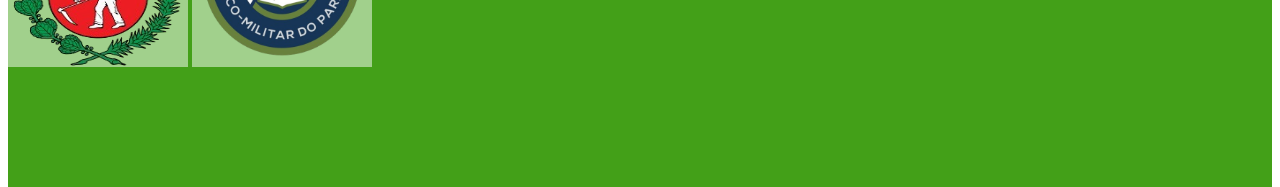
==== commit 86c940cf: "Add files via upload" ====
--- a/index.html
+++ b/index.html
@@ -4,23 +4,31 @@
     <meta charset="UTF-8">
     <meta name="viewport" content="width=device-width, initial-scale=1.0">
     <link rel="stylesheet" href="grid.css">
-    <title>fofo</title>
+    <meta charset="UTF-8">
+
+    <title>EcoMétricas</title>
+    <link rel="stylesheet" href="style.css">
+
+    
 </head>
 <body>
     <header>
-        <p>coelho</p>
+        <img src="img/logo.png" class="logo">
+        <span class="titulo-eco">EcoMétricas</span>
+
     </header>
 
-    <aside>
-        <p>morreu</p>
+    <aside class="agente">
+        <p>Fale conosco:</p>
+        <p>ecometricas@gmail.com</p>
+        <p>img: eco_metricas</p>
     </aside>
 
     <main>
-        <p>atropelado</p>
         <section class="quiz-container">
 
     <h1>Questionário de Consumo e Impacto Ambiental</h1>
-    <p>Responda as perguntas abaixo e descubra ONGs recomendadas para o seu perfil.</p>
+    
 
     <!-- PERGUNTAS -->
     <div id="quiz">
@@ -172,16 +180,21 @@
 
     <h2>Planos de contribuição</h2>
 
-    <div class="planos">
-        <p>🌱 Semente - R$ 10/mês</p>
-        <p>🌿 Árvore - R$ 25/mês</p>
-        <p>🌳 Floresta - R$ 50/mês</p>
-    </div>
-
-    <p class="aviso">
-        Este projeto foi desenvolvido para fins educacionais.
-        As contribuições são uma simulação de funcionamento de uma plataforma ambiental.
-    </p>
+
+    <button class="botao1">
+     <p>🌱 Semente - R$ 10/mês</p>
+    </button>
+
+    <button class="botao2">
+     <p>🌿 Árvore - R$ 25/mês</p>
+    </button>
+
+    <button class="botao3">
+     <p>🌳 Floresta - R$ 50/mês</p>
+    </button>
+
+
+
 
     <button onclick="refazer()">Refazer Quiz</button>
 
@@ -194,7 +207,9 @@
     </main>
 
     <footer>
-        <p> hahahaha</p>
+        <img src="img/parana.png" class="parana">
+        <img src="img/tarquinio.png" class="tarquinio">
+
     </footer>
 
     <script src="quiz.js"></script>
--- a/grid.css
+++ b/grid.css
@@ -8,9 +8,28 @@
 }
 header{
     grid-area: cabeca;
-    background-color: rgb(255, 255, 255);
     font-family: Arial, Helvetica, sans-serif;
-}
+
+    display: flex;
+    align-items: center; 
+    padding: 15px 30px;
+    background-color: #ffffff; 
+    position: relative; 
+    height: 60px
+}
+
+.titulo-eco {
+    font-family: 'Arial', sans-serif;
+    font-size: 50px;
+    font-weight: bold;
+    color: #2e7d32;
+    position: absolute;
+    left: 50%;
+    transform: translateX(-50%);
+    margin: 50;
+    margin-top: 50px;
+}
+
 
 #header-container {
     display: grid;
@@ -25,34 +44,41 @@
     white-space: nowrap;
 }
 
-.logo {
-    grid-area: logo;
-    height: 200px;
-    width: auto;
-}
-
-header h1 {
-    font-size: xx-large;
-    margin-top: 50px;
-}
-
-header h2 {
-    font-size: x-large;
-    margin: 85px;
-}
-
+header .logo {
+    height: 180px;
+    width: 180px;
+    margin-top: auto;
+
+}
+
+footer .parana {
+    height: 180px;
+    width: 180px;
+    margin-top: 20px;
+    
+
+}
+
+
+footer .tarquinio {
+    height: 180px;
+    width: 180px;
+    margin-top: 20px;
+
+}
 
 aside{
     grid-area: braco;
-    background-color: rgb(59, 224, 26);
+    background-color: rgb(230, 255, 190);
 }
 main{
     grid-area: corpo;
-    background-color: rgba(232, 255, 242, 0.945);
+    background-color: rgba(156, 199, 255, 0.945);
 }
 footer{
     grid-area: perna;
     background-color: rgb(67, 160, 24);
+    height: 320px;
 
 }
 
@@ -136,11 +162,128 @@
 }
 
 .planos {
-    margin-top: 20px;
+    margin-top: 500px;
+    font-family: Georgia, 'Times New Roman', Times, serif;
+}
+
+.botao1 {
+    background-color: #489dd5;
+    font-size: 25px;
+}
+
+.botao2 {
+    background-color: #489dd5;
+    font-size: 27px;
+}
+
+.botao3 {
+    background-color: #489dd5;
+    font-size: 25px;
 }
 
 .aviso {
     margin-top: 20px;
     font-size: 12px;
     color: gray;
+}
+
+.quiz-container {
+    padding: 20px;
+    font-family: Arial, sans-serif;
+    max-width: 800px;
+    margin: 0 auto;
+}
+
+h1, h2 {
+    text-align: center;
+}
+
+.pergunta {
+    margin-bottom: 20px;
+    padding: 15px;
+    border-radius: 10px;
+    background: #f4f4f4;
+    box-shadow: 0 2px 6px rgba(0,0,0,0.05);
+}
+
+.pergunta p {
+    font-weight: bold;
+    margin-bottom: 10px;
+}
+
+label {
+    display: block;
+    margin: 6px 0;
+    cursor: pointer;
+}
+
+input[type="radio"] {
+    margin-right: 8px;
+}
+
+button {
+    display: block;
+    margin: 20px auto;
+    padding: 12px 25px;
+    background: #2e7d32;
+    color: white;
+    border: none;
+    cursor: pointer;
+    border-radius: 8px;
+    font-size: 16px;
+    transition: 0.2s;
+}
+
+button:hover {
+    background: #1b5e20;
+    transform: scale(1.03);
+}
+
+.resultado-container {
+    padding: 20px;
+    font-family: Arial, sans-serif;
+    max-width: 800px;
+    margin: 0 auto;
+    text-align: center;
+}
+
+.planos {
+    margin-top: 20px;
+    background: #f9f9f9;
+    padding: 15px;
+    border-radius: 10px;
+}
+
+.planos p {
+    margin: 8px 0;
+    font-weight: bold;
+}
+
+.aviso {
+    margin-top: 20px;
+    font-size: 12px;
+    color: gray;
+}
+
+/* responsivo */
+@media (max-width: 600px) {
+    .quiz-container, .resultado-container {
+        padding: 15px;
+    }
+
+    button {
+        width: 100%;
+    }
+}
+
+
+.marca-topo {
+    display: flex;
+    align-items: center; 
+    gap: 10px;          
+    padding: 15px;
+}
+
+.agente{
+    font-size: 17px;
 }
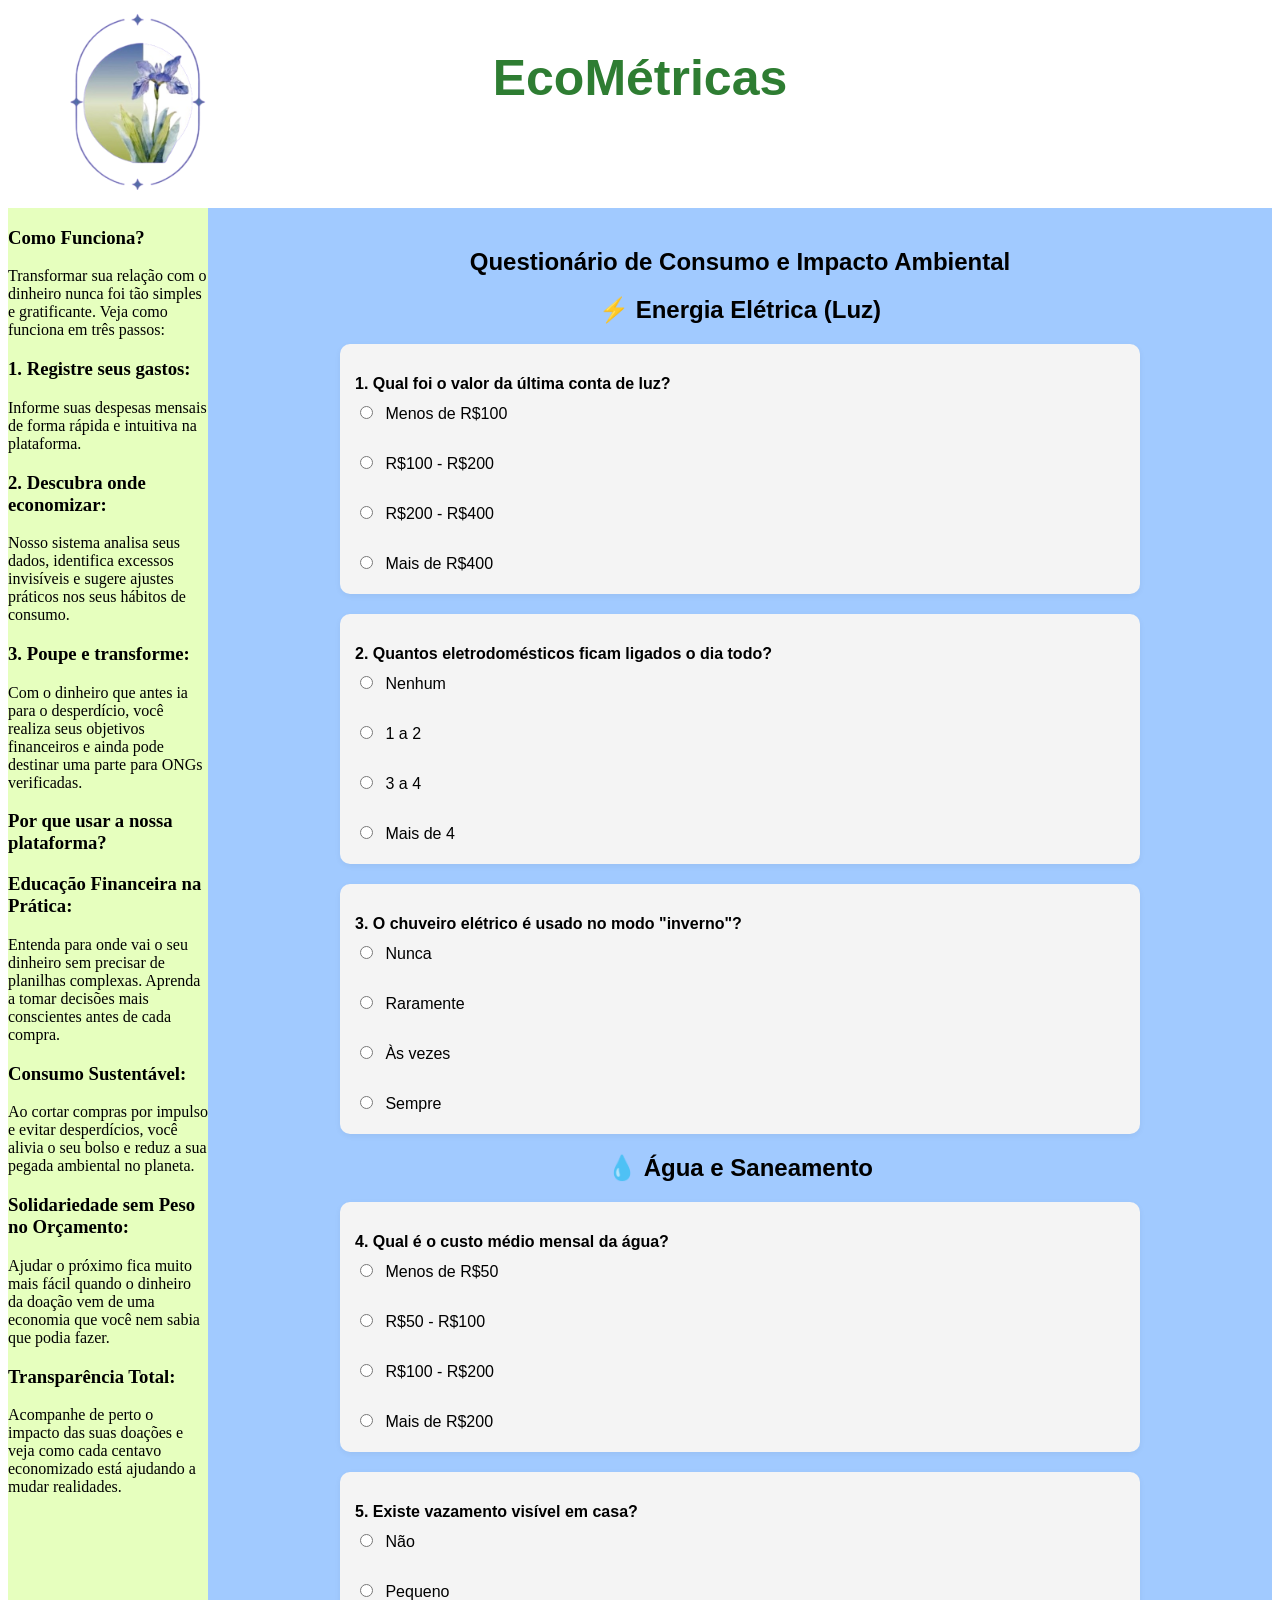
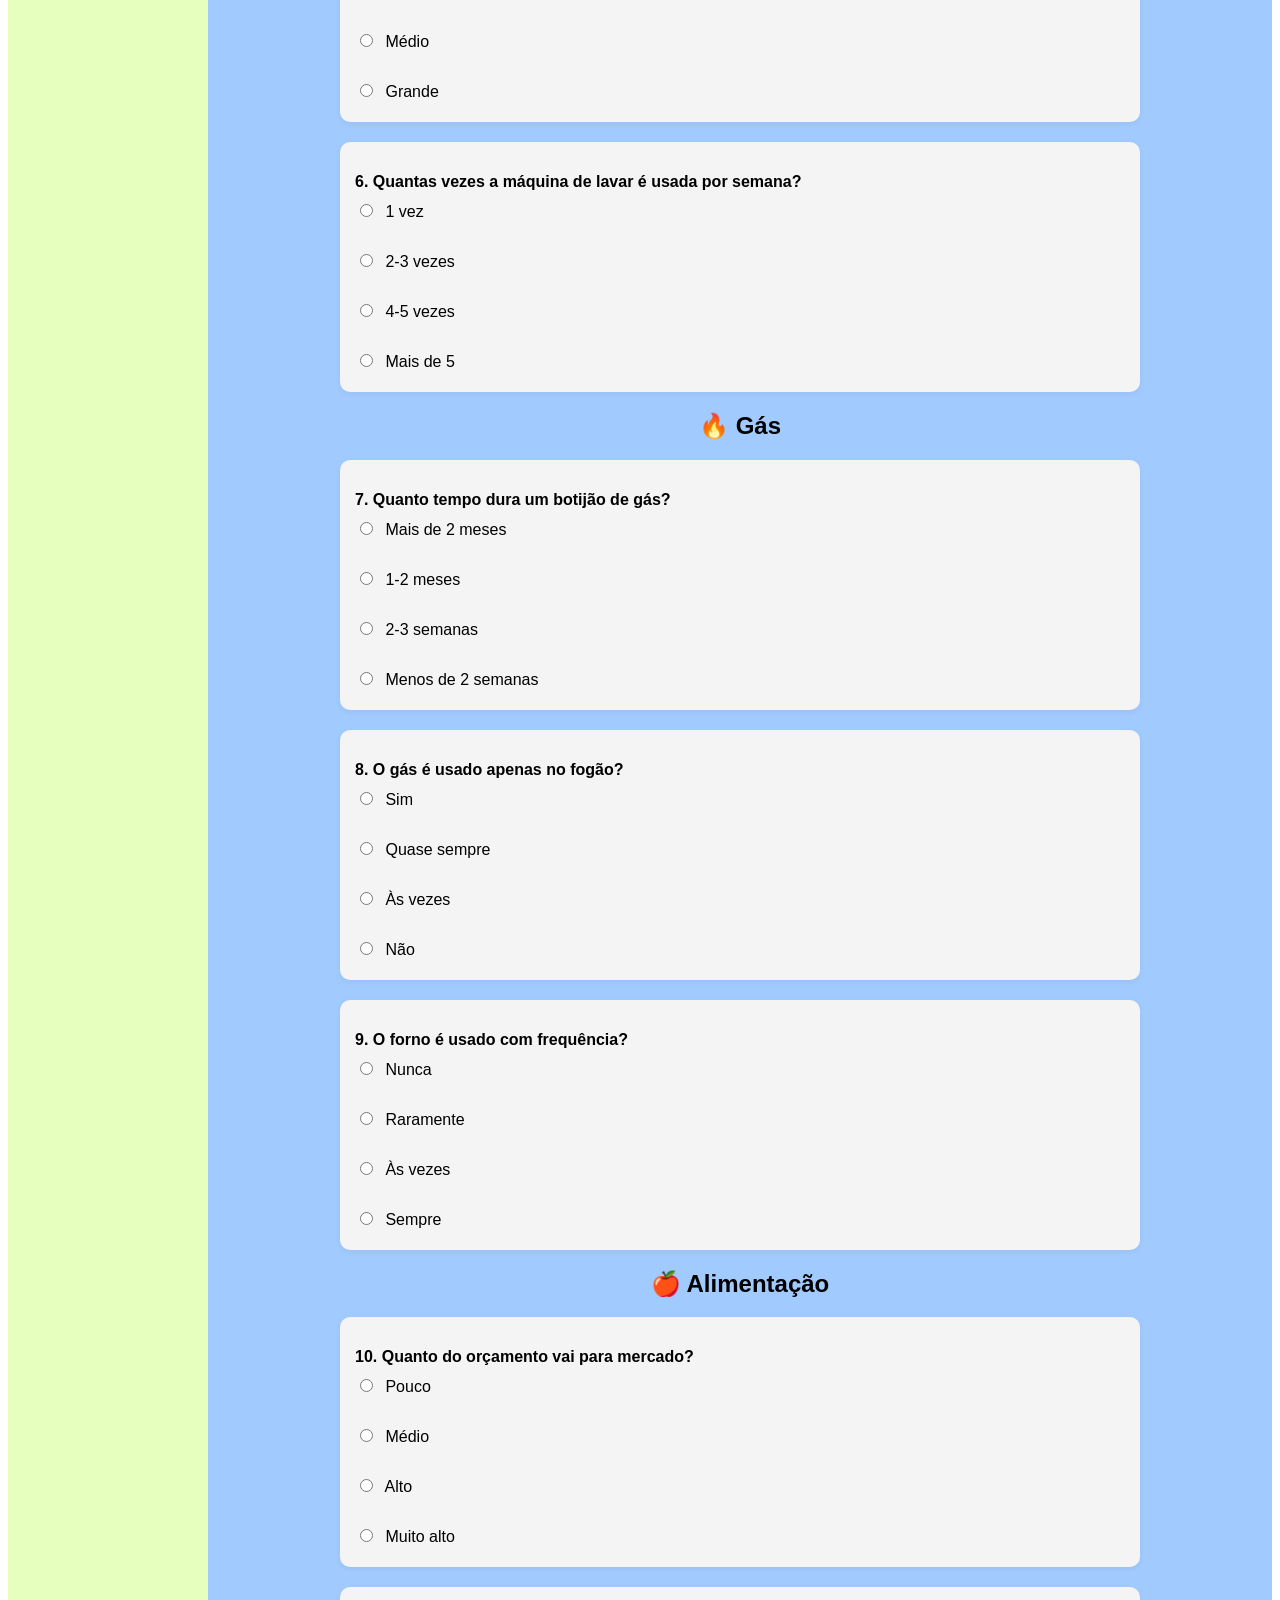
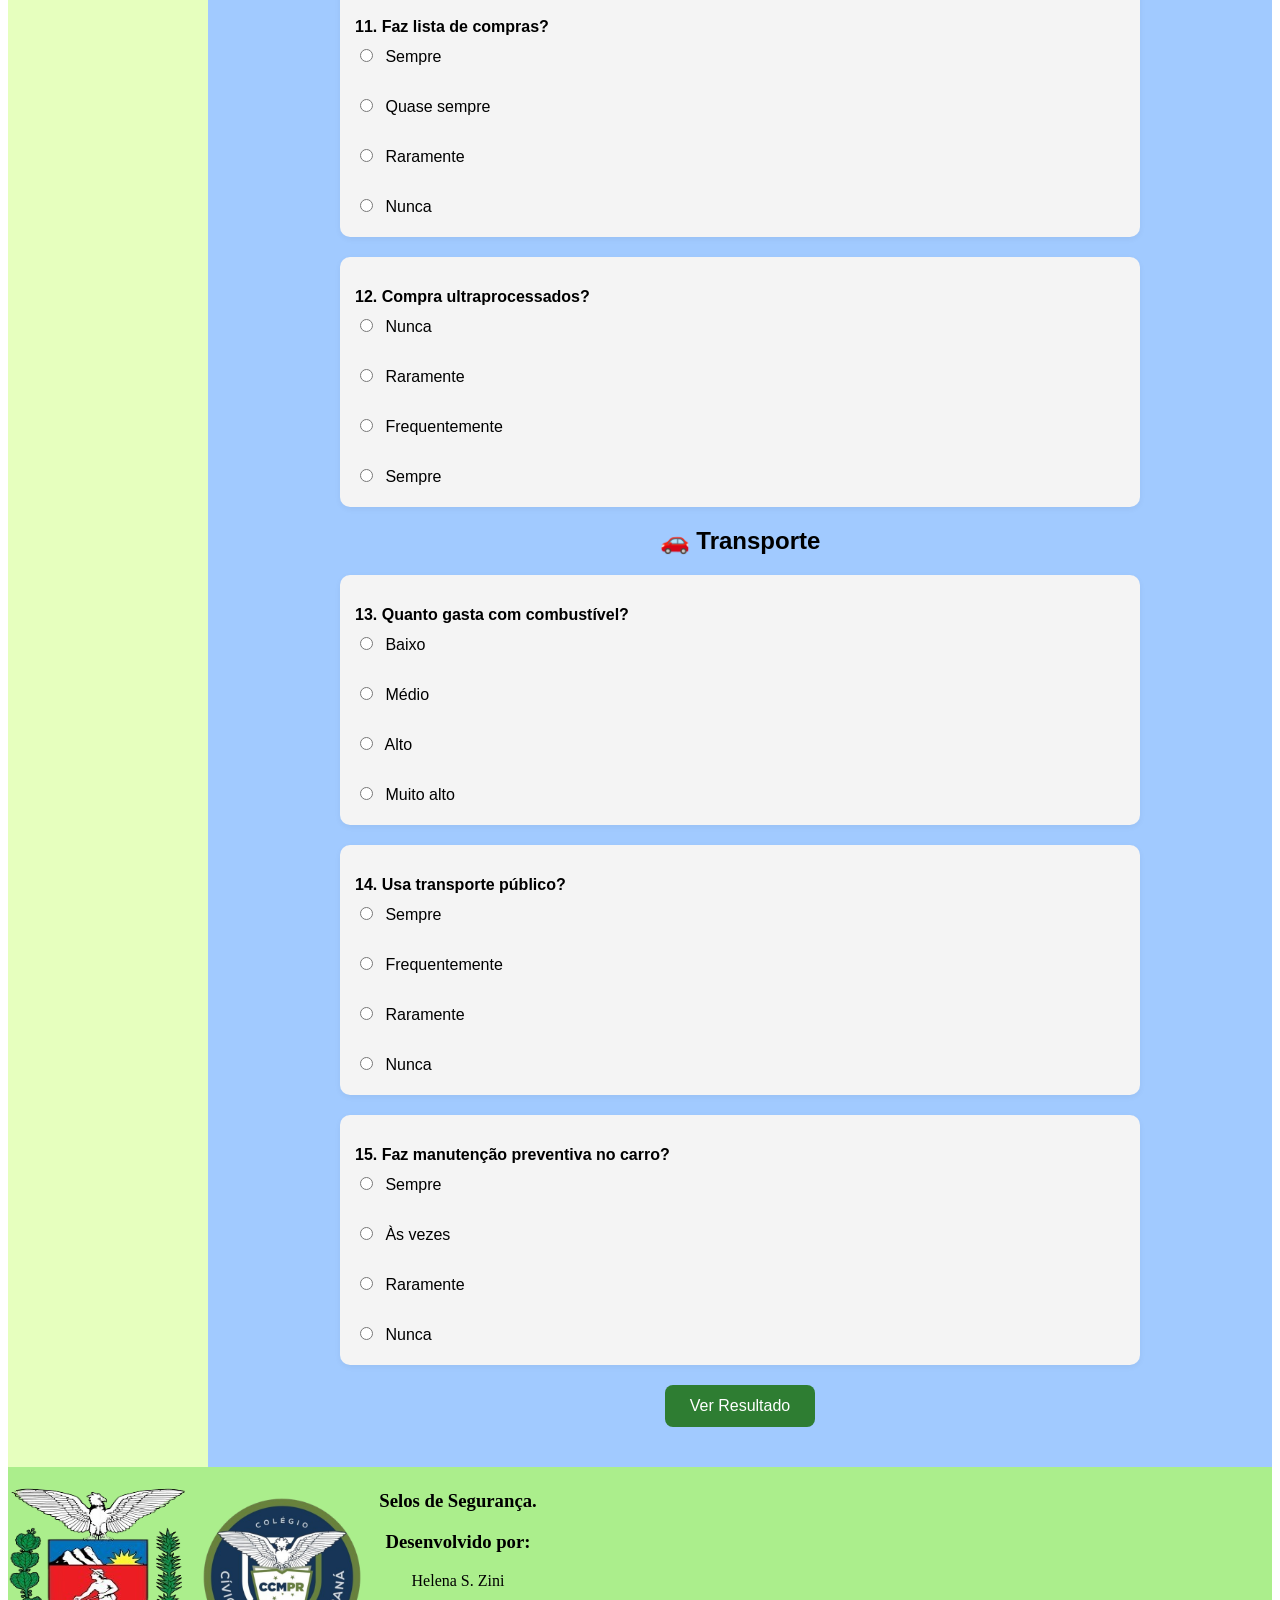
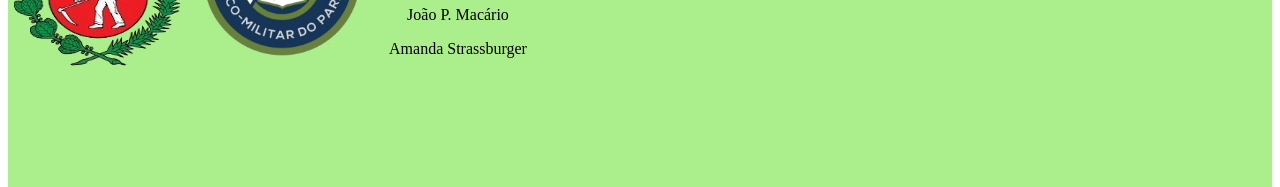
==== commit 622df9bb: "Add files via upload" ====
--- a/index.html
+++ b/index.html
@@ -13,15 +13,36 @@
 </head>
 <body>
     <header>
-        <img src="img/logo.png" class="logo">
+        <img src="img/logo1.png" class="logo">
         <span class="titulo-eco">EcoMétricas</span>
 
     </header>
 
-    <aside class="agente">
-        <p>Fale conosco:</p>
-        <p>ecometricas@gmail.com</p>
-        <p>img: eco_metricas</p>
+    <aside>
+        <p>
+<h3>Como Funciona?</h3>
+
+Transformar sua relação com o dinheiro nunca foi tão simples e gratificante. Veja como funciona em três passos:
+        </p>
+        <p>
+<h3>1. Registre seus gastos:</h3> Informe suas despesas mensais de forma rápida e intuitiva na plataforma.
+</p>
+        <p>
+<h3>2. Descubra onde economizar:</h3> Nosso sistema analisa seus dados, identifica excessos invisíveis e sugere ajustes práticos nos seus hábitos de consumo.
+</p>
+        <p>
+<h3>3. Poupe e transforme:</h3> Com o dinheiro que antes ia para o desperdício, você realiza seus objetivos financeiros e ainda pode destinar uma parte para ONGs verificadas.
+</p>
+       <p> <h3>Por que usar a nossa plataforma?</h3> </p>
+       <p> <h3>Educação Financeira na Prática:</h3></p>
+       <p>Entenda para onde vai o seu dinheiro sem precisar de planilhas complexas. Aprenda a tomar decisões mais conscientes antes de cada compra.</p>
+       <p><h3>Consumo Sustentável:</h3></p>
+       <p> Ao cortar compras por impulso e evitar desperdícios, você alivia o seu bolso e reduz a sua pegada ambiental no planeta.</p>
+       <p><h3>Solidariedade sem Peso no Orçamento:</h3></p>
+       <p>Ajudar o próximo fica muito mais fácil quando o dinheiro da doação vem de uma economia que você nem sabia que podia fazer.</p>
+       <p><h3>Transparência Total: </h3></p>
+       <p>Acompanhe de perto o impacto das suas doações e veja como cada centavo economizado está ajudando a mudar realidades.
+</p>
     </aside>
 
     <main>
@@ -180,19 +201,11 @@
 
     <h2>Planos de contribuição</h2>
 
-
-    <button class="botao1">
-     <p>🌱 Semente - R$ 10/mês</p>
-    </button>
-
-    <button class="botao2">
-     <p>🌿 Árvore - R$ 25/mês</p>
-    </button>
-
-    <button class="botao3">
-     <p>🌳 Floresta - R$ 50/mês</p>
-    </button>
-
+    <div class="planos">
+        <p>🌱 Semente - R$ 10/mês</p>
+        <p>🌿 Árvore - R$ 25/mês</p>
+        <p>🌳 Floresta - R$ 50/mês</p>
+    </div>
 
 
 
@@ -207,8 +220,16 @@
     </main>
 
     <footer>
-        <img src="img/parana.png" class="parana">
-        <img src="img/tarquinio.png" class="tarquinio">
+        <img src="img/parana2.png" class="parana">
+        <img src="img/tarquinio4.png" class="tarquinio">
+
+        <div class="participante">
+        <p><h3>Selos de Segurança.</h3></p>
+        <p><h3>Desenvolvido por:</h3></p>
+        <p>Helena S. Zini</p>
+        <p>João P. Macário</p>
+        <p>Amanda Strassburger</p>
+        </div>
 
     </footer>
 
--- a/grid.css
+++ b/grid.css
@@ -45,9 +45,9 @@
 }
 
 header .logo {
-    height: 180px;
-    width: 180px;
-    margin-top: auto;
+    height: 200px;
+    width: 200px;
+    margin-top: 90px;
 
 }
 
@@ -59,6 +59,15 @@
 
 }
 
+footer .participante{
+    color: rgb(0, 0, 0); 
+    text-align: center;
+
+    width: 900px; 
+    margin-top: -200px;
+} 
+
+
 
 footer .tarquinio {
     height: 180px;
@@ -77,7 +86,7 @@
 }
 footer{
     grid-area: perna;
-    background-color: rgb(67, 160, 24);
+    background-color: rgb(171, 238, 140);
     height: 320px;
 
 }
@@ -162,23 +171,7 @@
 }
 
 .planos {
-    margin-top: 500px;
-    font-family: Georgia, 'Times New Roman', Times, serif;
-}
-
-.botao1 {
-    background-color: #489dd5;
-    font-size: 25px;
-}
-
-.botao2 {
-    background-color: #489dd5;
-    font-size: 27px;
-}
-
-.botao3 {
-    background-color: #489dd5;
-    font-size: 25px;
+    margin-top: 20px;
 }
 
 .aviso {
@@ -283,7 +276,3 @@
     gap: 10px;          
     padding: 15px;
 }
-
-.agente{
-    font-size: 17px;
-}
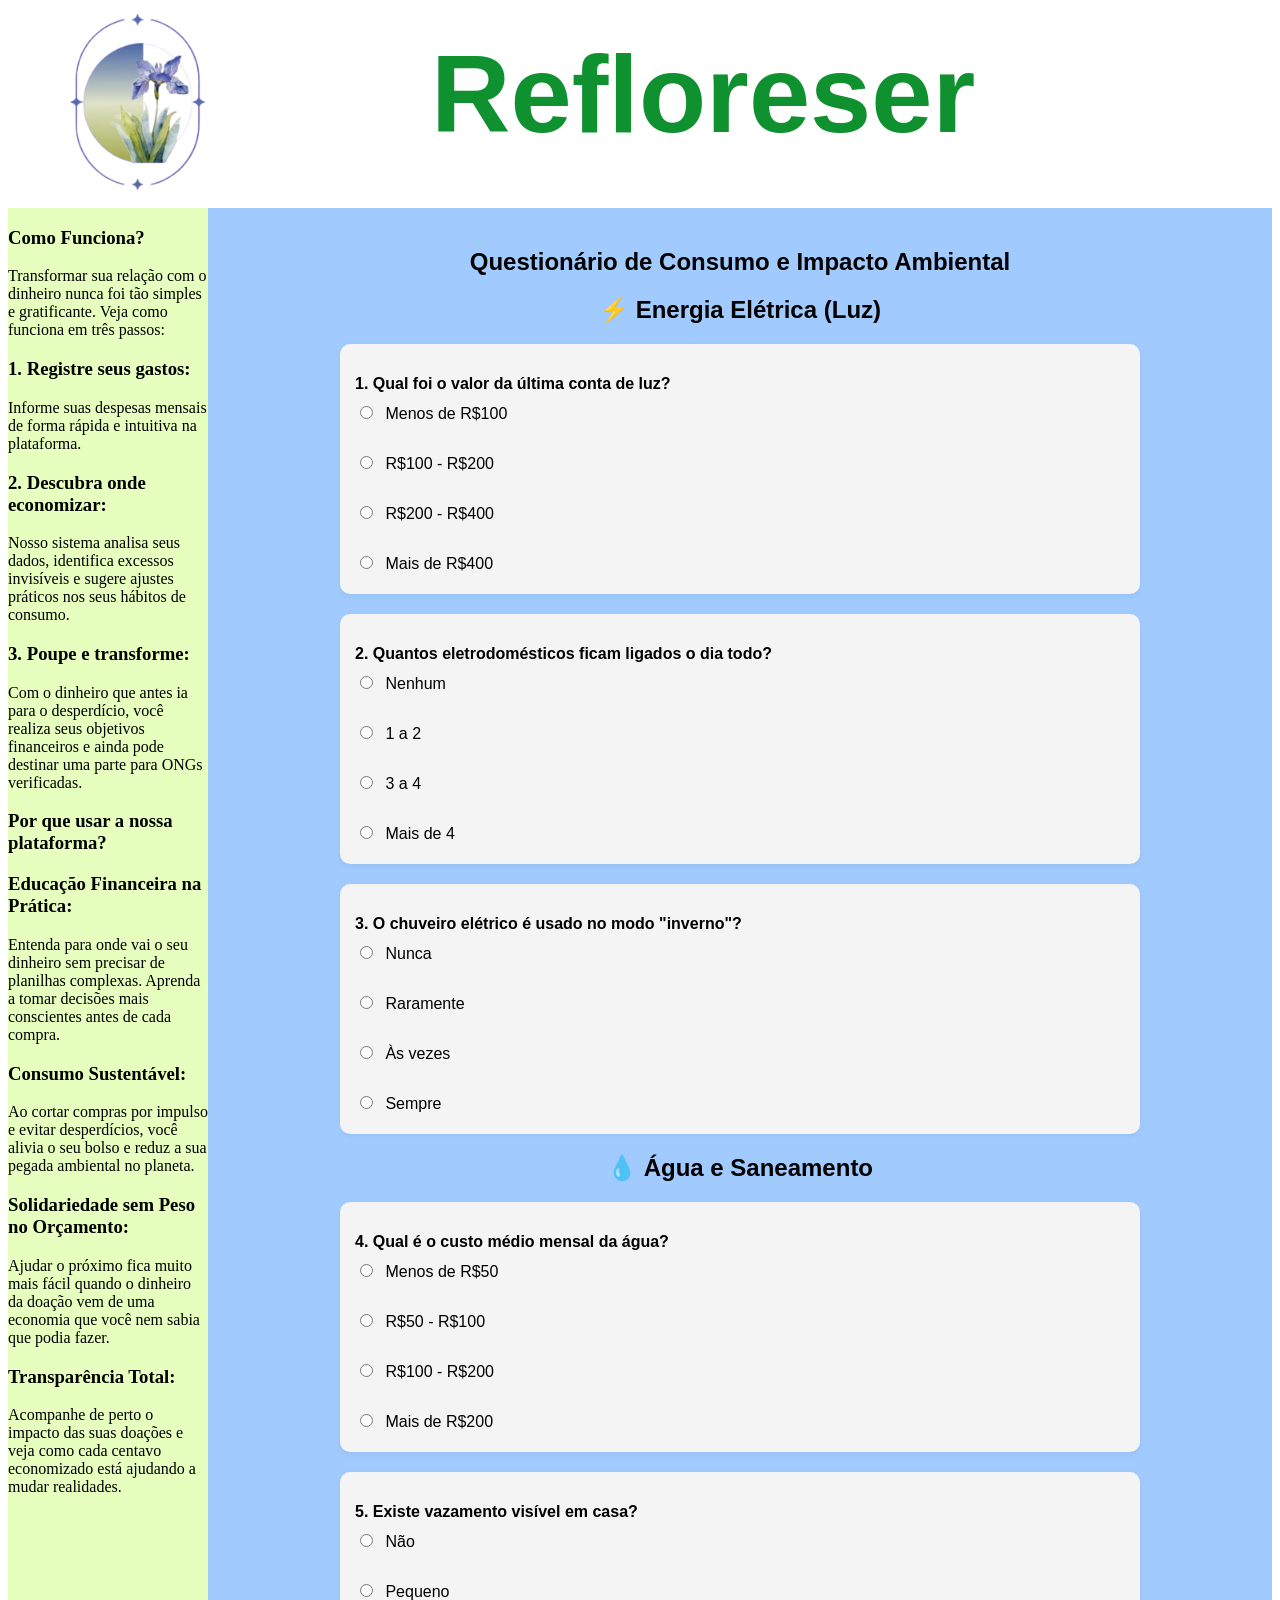
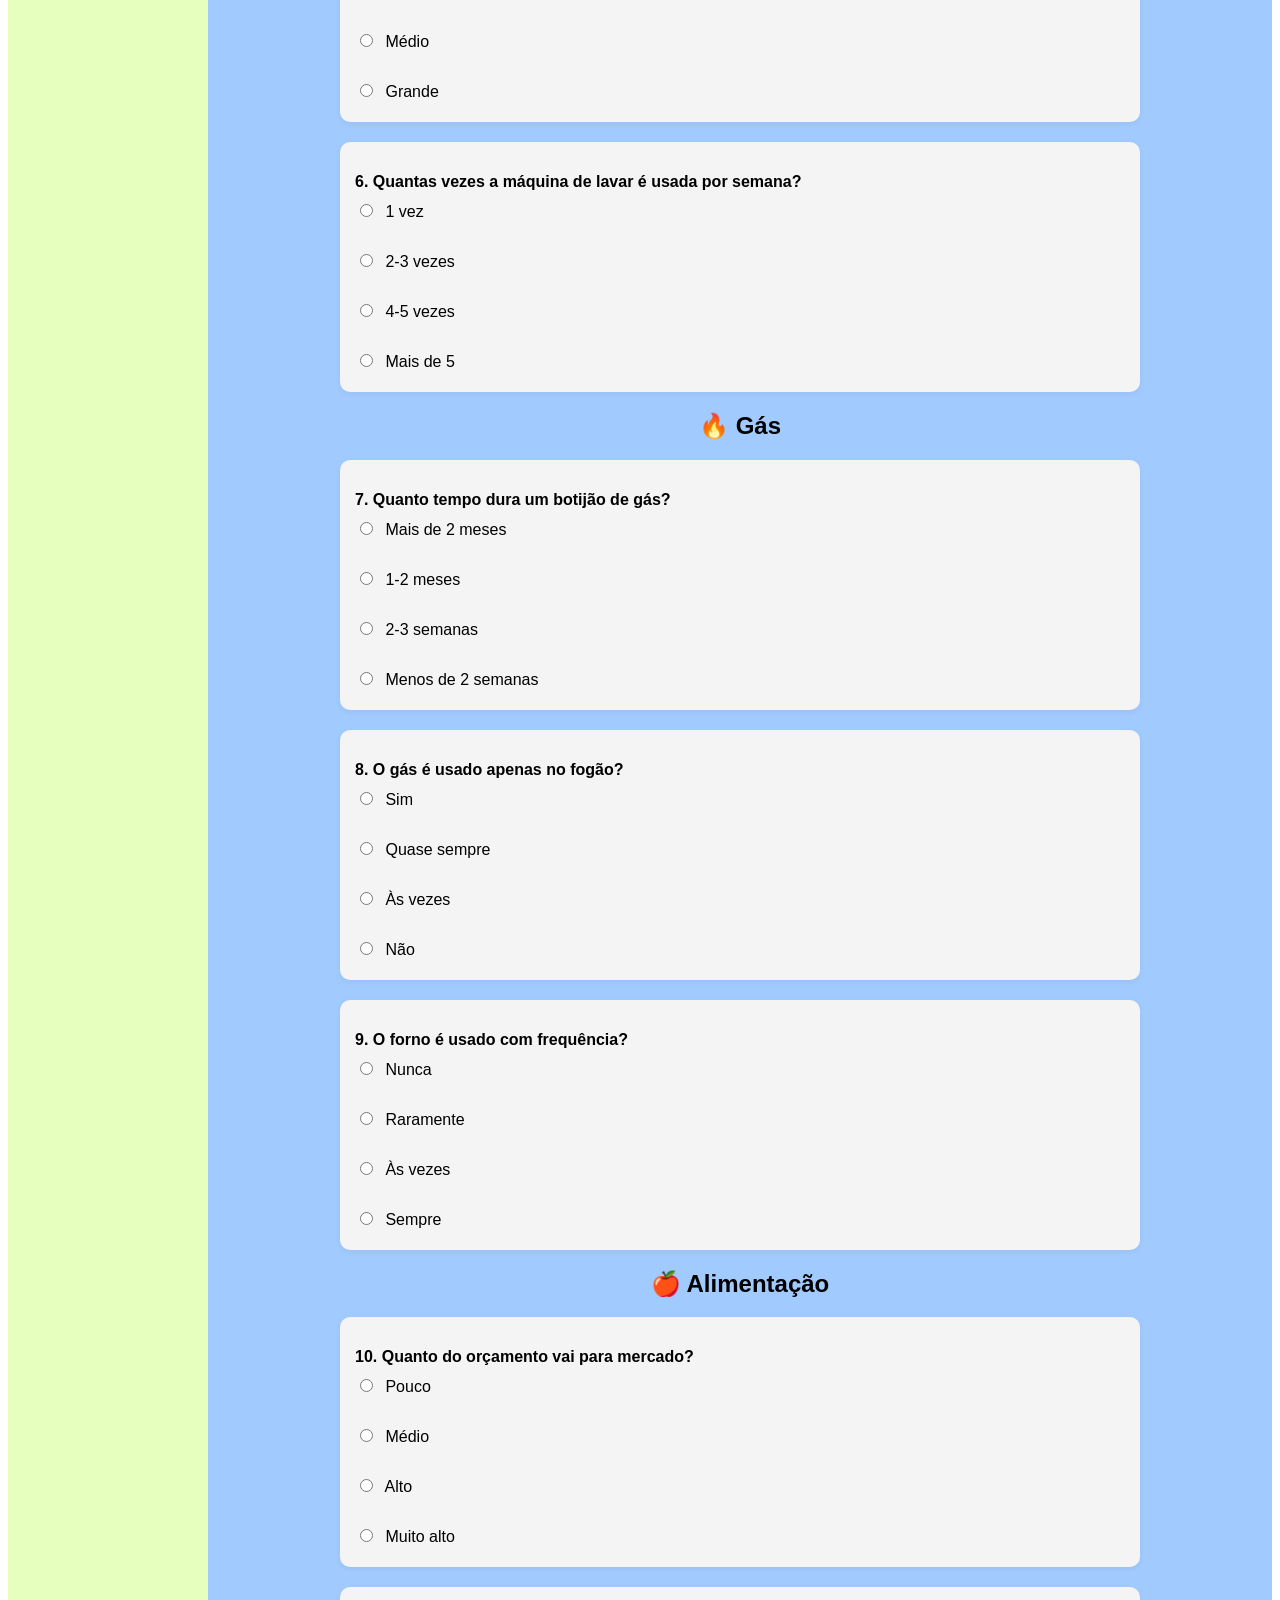
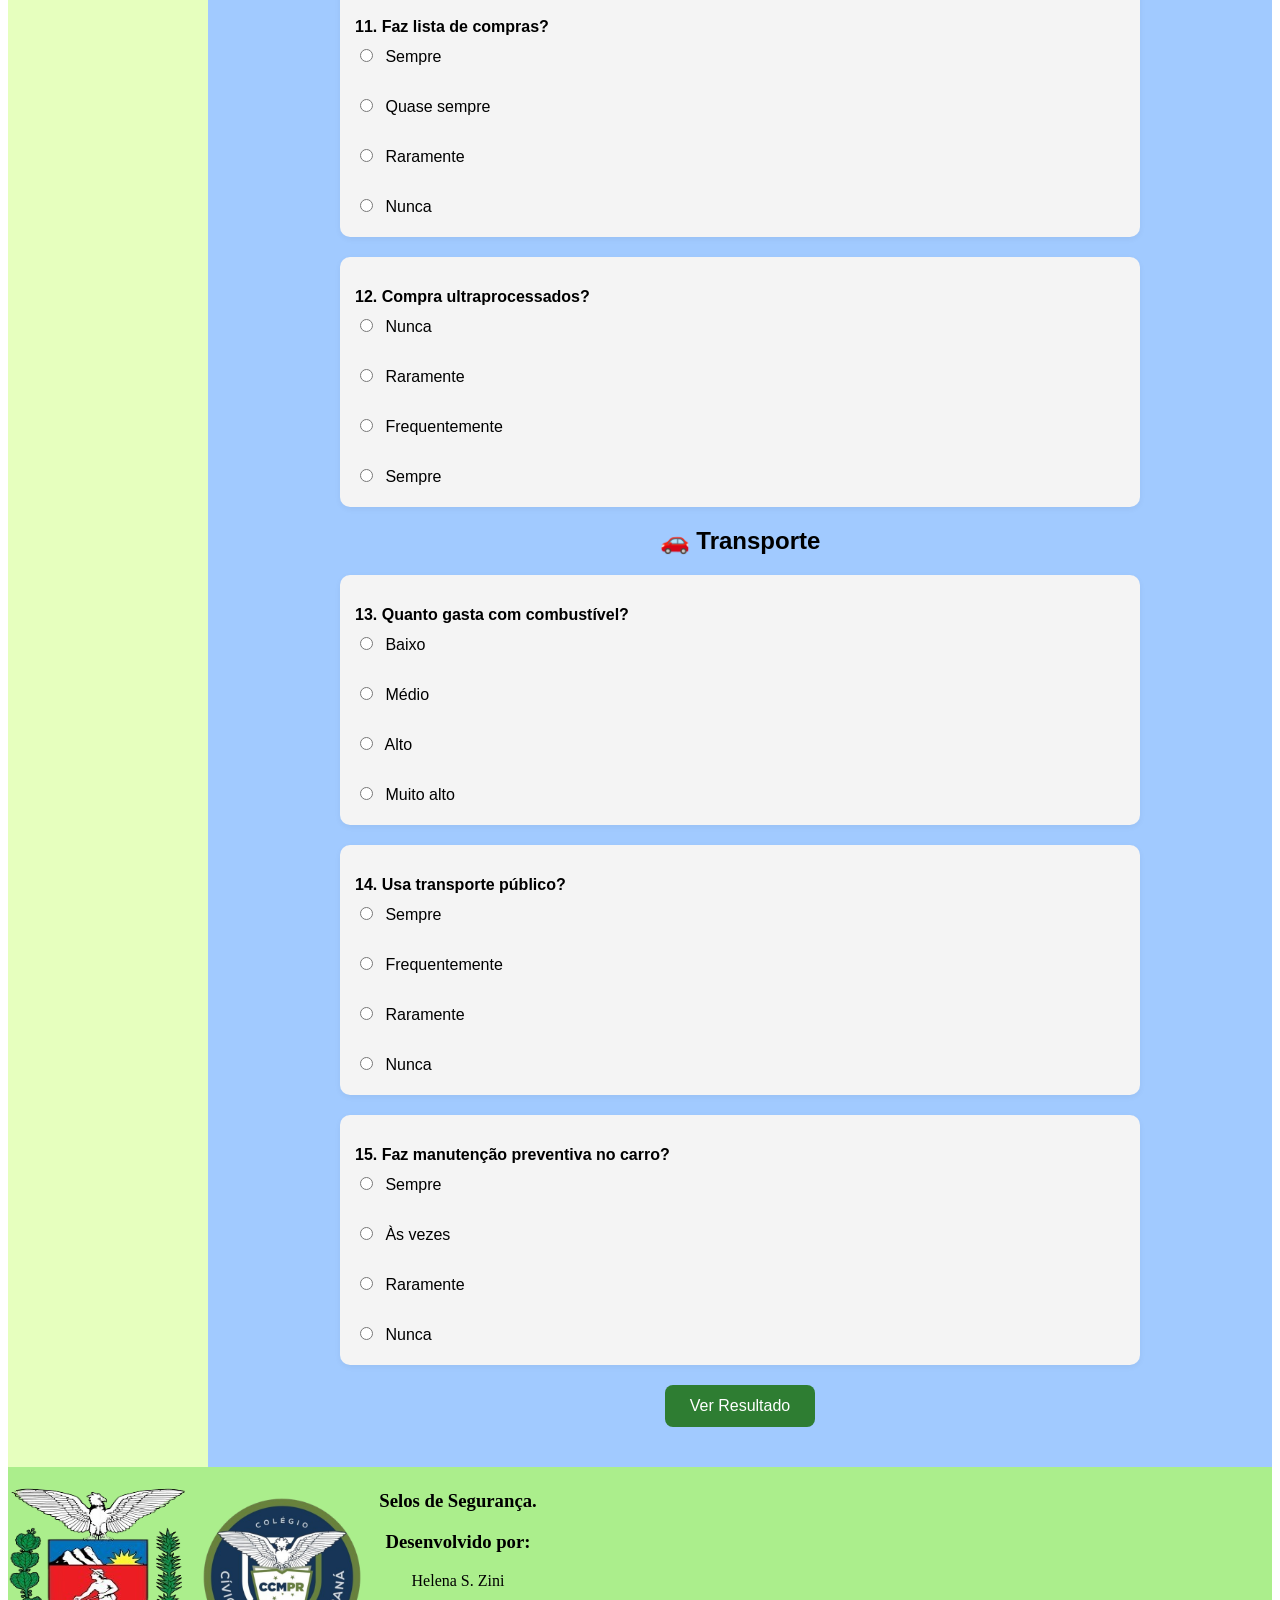
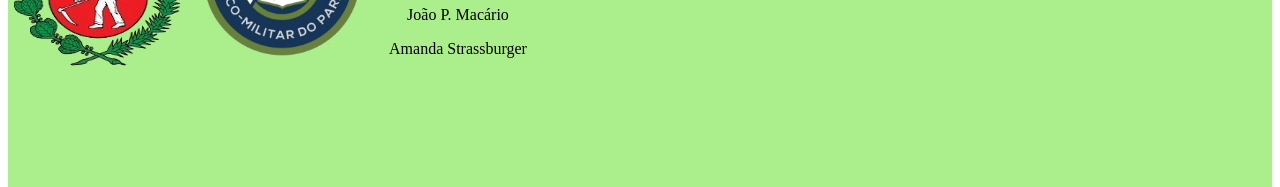
==== commit a4990bc9: "Add files via upload" ====
--- a/index.html
+++ b/index.html
@@ -14,7 +14,7 @@
 <body>
     <header>
         <img src="img/logo1.png" class="logo">
-        <span class="titulo-eco">EcoMétricas</span>
+        <span class="titulo-eco">Refloreser</span>
 
     </header>
 
@@ -201,10 +201,19 @@
 
     <h2>Planos de contribuição</h2>
 
-    <div class="planos">
-        <p>🌱 Semente - R$ 10/mês</p>
-        <p>🌿 Árvore - R$ 25/mês</p>
-        <p>🌳 Floresta - R$ 50/mês</p>
+    <div class="plano1">
+        <button>🌱 Semente - R$ 10/mês</button>
+    
+    </div>
+
+    <div class="plano2">
+        <button>🌿 Árvore - R$ 25/mês</button>
+       
+    </div>
+
+    <div class="plano3">
+        <button>🌳 Floresta - R$ 50/mês</button>
+
     </div>
 
 
--- a/grid.css
+++ b/grid.css
@@ -20,14 +20,14 @@
 
 .titulo-eco {
     font-family: 'Arial', sans-serif;
-    font-size: 50px;
+    font-size: 110px;
     font-weight: bold;
-    color: #2e7d32;
+    color: #109130;
     position: absolute;
-    left: 50%;
+    left: 55%;
     transform: translateX(-50%);
     margin: 50;
-    margin-top: 50px;
+    margin-top: 80px;
 }
 
 
@@ -240,12 +240,48 @@
     text-align: center;
 }
 
-.planos {
-    margin-top: 20px;
-    background: #f9f9f9;
-    padding: 15px;
-    border-radius: 10px;
-}
+
+.plano1{
+    display: flex;
+    flex-direction: column;
+    gap: 15px;
+}
+.plano1 button{
+    width: 300px;
+    height: 100px;
+    background-color: rgb(86, 153, 30);
+}
+
+
+
+.plano2{
+    display: flex;
+    flex-direction: column;
+    gap: 15px;
+}
+.plano2 button{
+    width: 300px;
+    height: 100px;
+    background-color: rgb(55, 153, 30);
+}
+
+
+
+.plano3{
+    display: flex;
+    flex-direction: column;
+    gap: 15px;
+}
+.plano3 button{
+    width: 300px;
+    height: 100px;
+    background-color: rgb(30, 153, 30);
+}
+
+
+
+
+
 
 .planos p {
     margin: 8px 0;
